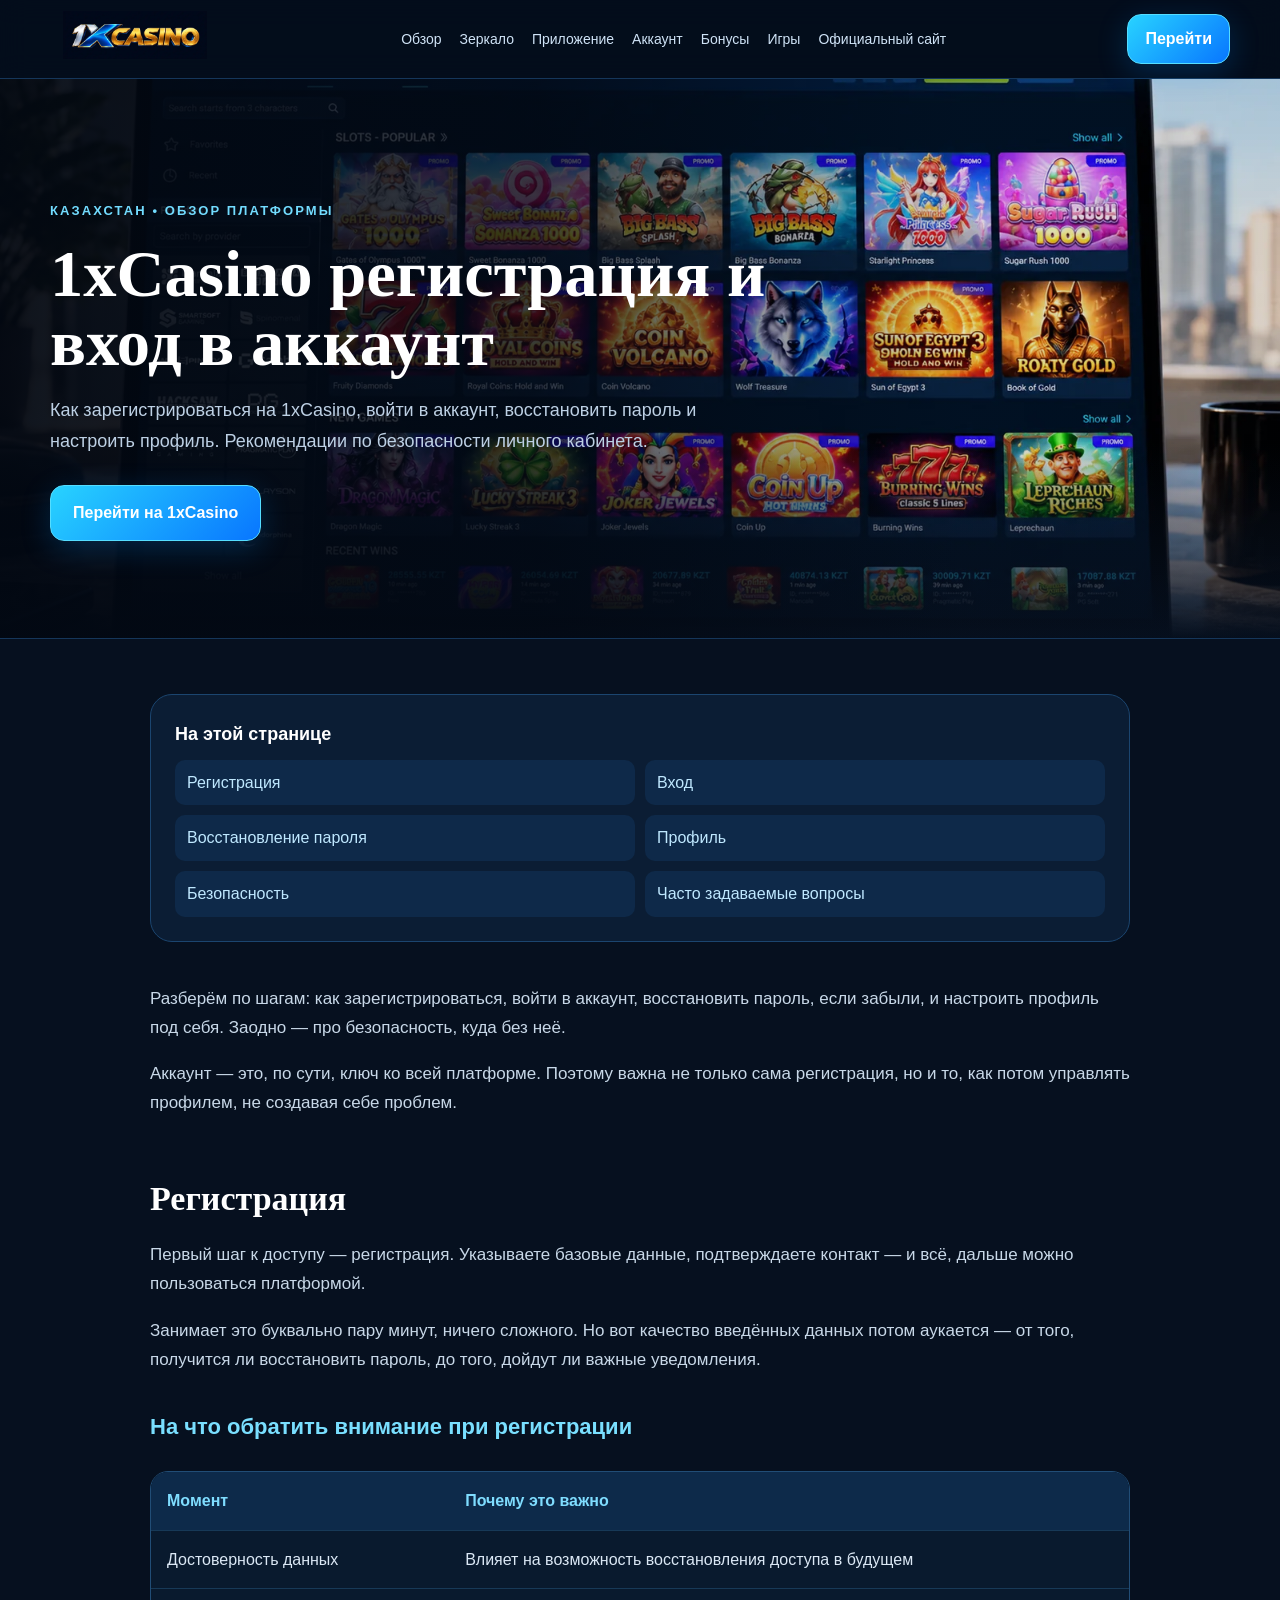
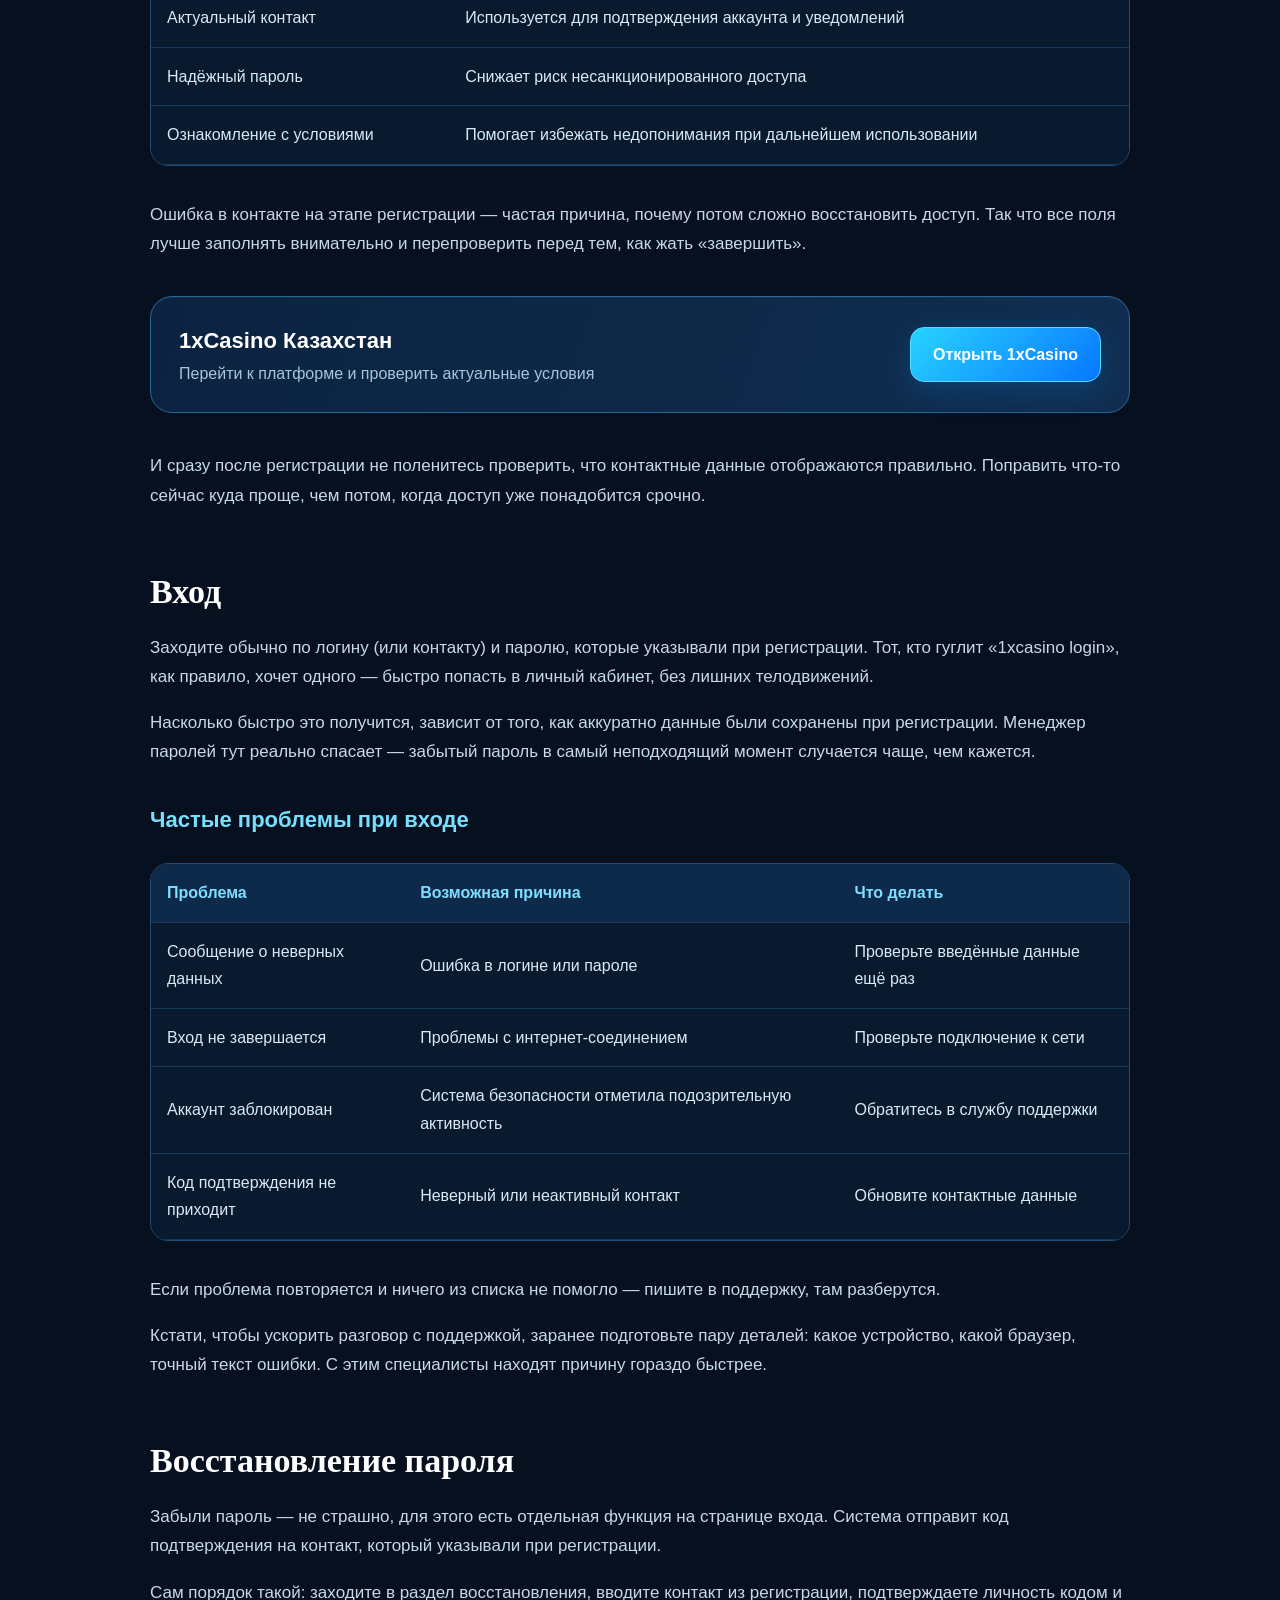
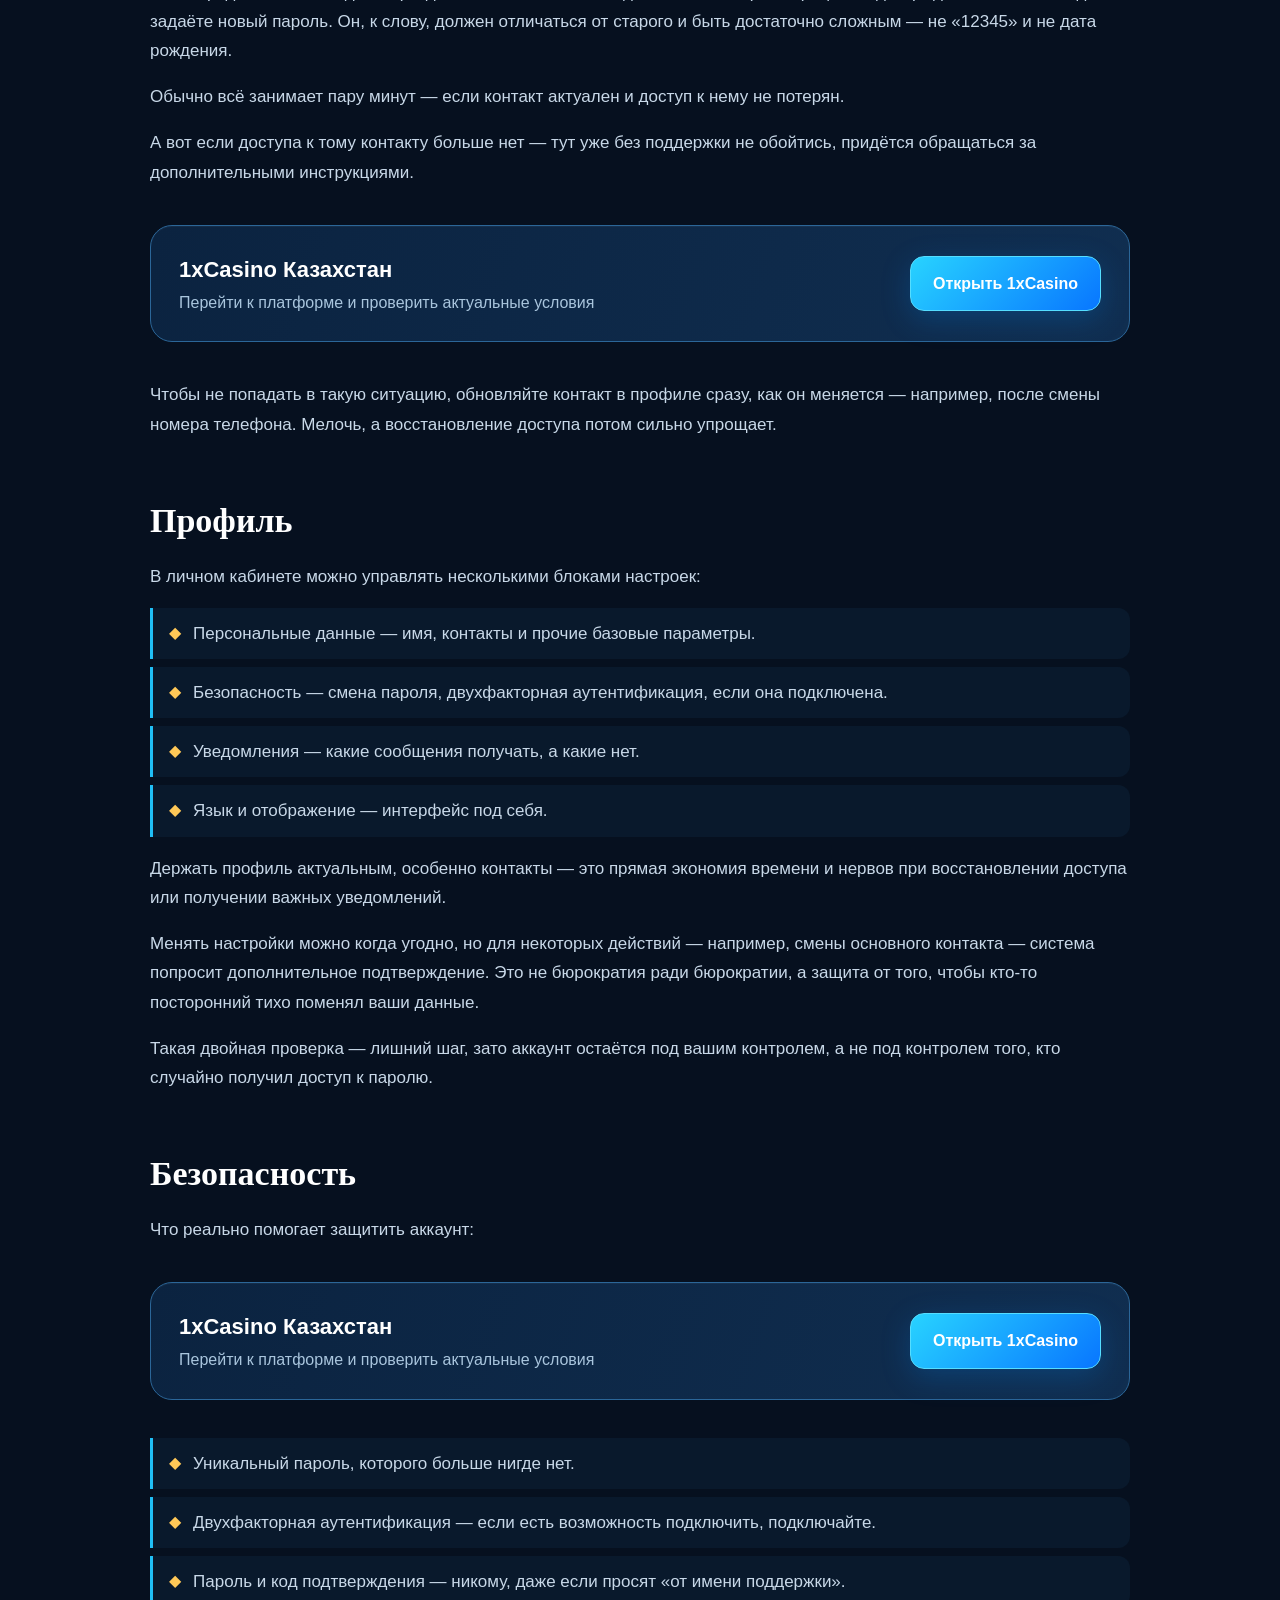
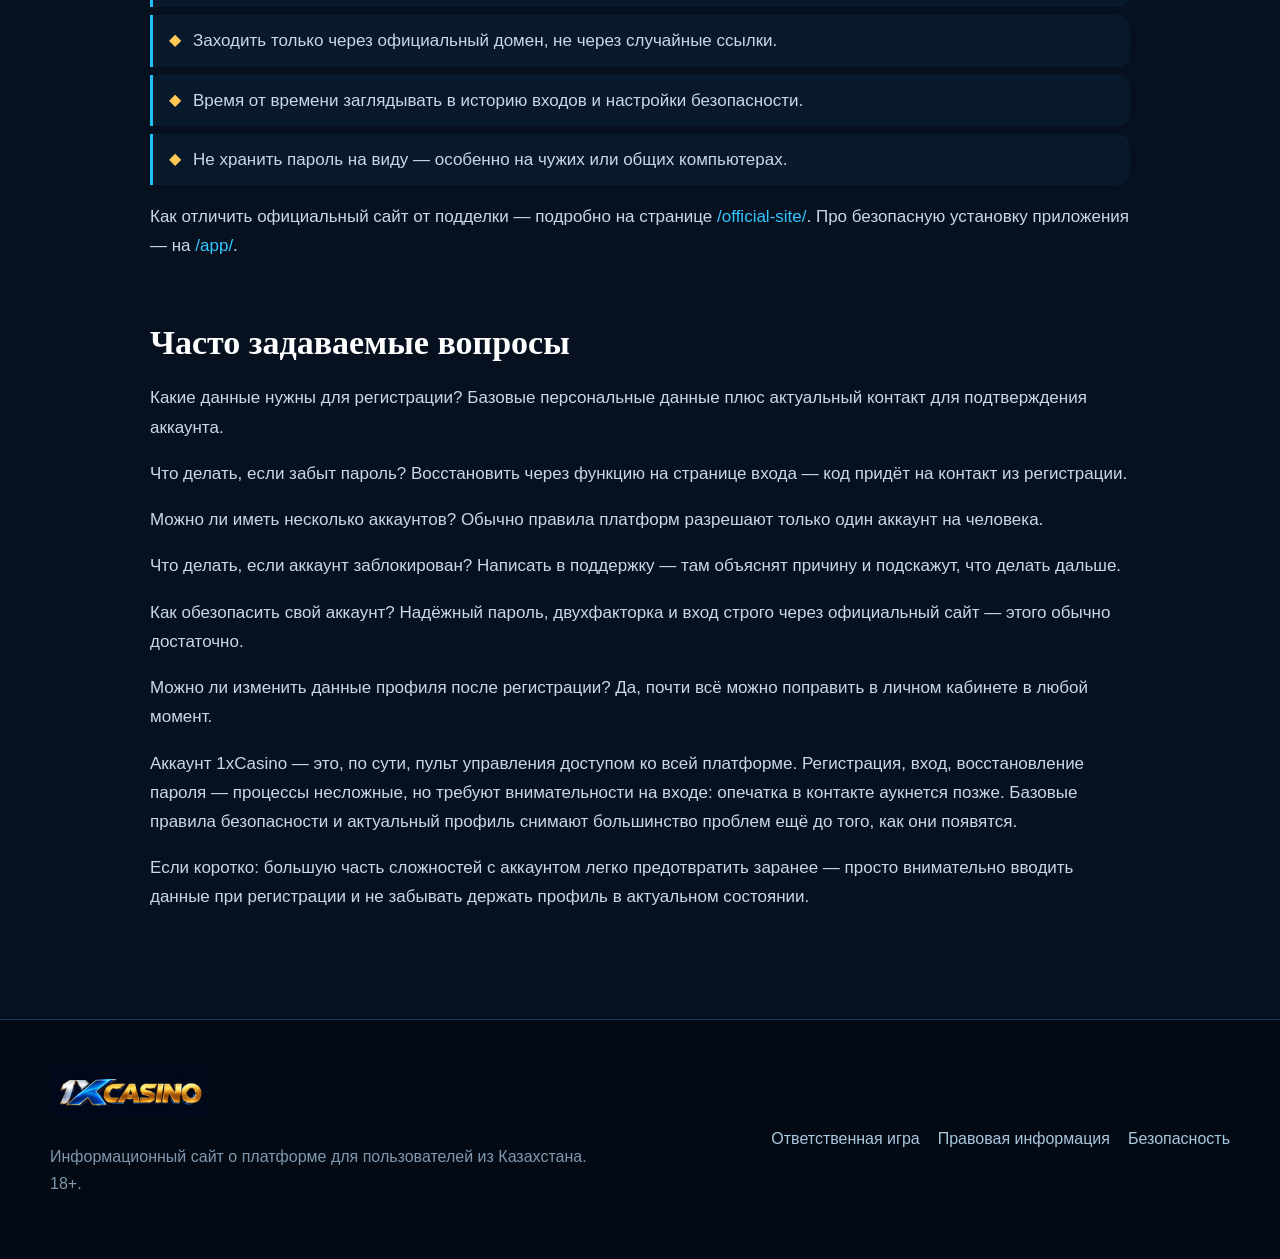
==== account/index.html @ 2075f262 "first commit" ====
<!doctype html><html lang="ru-KZ"><head><meta charset="utf-8"><meta name="viewport" content="width=device-width,initial-scale=1"><meta name="google-site-verification" content="qPjzmNS5wtSIZxsysPpZDetYylLWmhqcypf41-nfnxM" /><title>1xCasino регистрация и вход — как создать аккаунт и войти</title><meta name="description" content="Как зарегистрироваться на 1xCasino, войти в аккаунт, восстановить пароль и настроить профиль. Рекомендации по безопасности личного кабинета."><link rel="canonical" href="https://temirtau.org/account/"><meta name="robots" content="index,follow"><meta property="og:title" content="1xCasino регистрация и вход — как создать аккаунт и войти"><meta property="og:description" content="Как зарегистрироваться на 1xCasino, войти в аккаунт, восстановить пароль и настроить профиль. Рекомендации по безопасности личного кабинета."><meta property="og:url" content="https://temirtau.org/account/"><meta property="og:type" content="website"><meta property="og:image" content="https://temirtau.org/assets/img/lobby.webp"><meta name="twitter:card" content="summary_large_image"><link rel="icon" href="/favicon.png"><link rel="stylesheet" href="/assets/css/site.css"></head><body>
<header><div class="shell head"><a class="logo" href="/"><img src="/assets/img/logo.webp" alt="1xCasino Казахстан"></a><nav class="desktop"><a href="/">Обзор</a><a href="/mirror/">Зеркало</a><a href="/app/">Приложение</a><a href="/account/">Аккаунт</a><a href="/bonuses/">Бонусы</a><a href="/games/">Игры</a><a href="/official-site/">Официальный сайт</a></nav><a class="cta small" href="/go/">Перейти</a><button class="menu" aria-label="Меню" aria-expanded="false">☰</button></div><nav class="mobile-nav"><a href="/">Обзор</a><a href="/mirror/">Зеркало</a><a href="/app/">Приложение</a><a href="/account/">Аккаунт</a><a href="/bonuses/">Бонусы</a><a href="/games/">Игры</a><a href="/official-site/">Официальный сайт</a><a class="cta" href="/go/">Открыть 1xCasino</a></nav></header>
<main><section class="hero"><img src="/assets/img/lobby.webp" alt="1xCasino регистрация и вход в аккаунт"><div class="hero-shade"></div><div class="shell hero-copy"><span class="eyebrow">КАЗАХСТАН • ОБЗОР ПЛАТФОРМЫ</span><h1>1xCasino регистрация и вход в аккаунт</h1><p>Как зарегистрироваться на 1xCasino, войти в аккаунт, восстановить пароль и настроить профиль. Рекомендации по безопасности личного кабинета.</p><a class="cta hero-btn" href="/go/">Перейти на 1xCasino</a></div></section>
<section class="shell article"><nav class="toc"><b>На этой странице</b><a href="#регистрация">Регистрация</a><a href="#вход">Вход</a><a href="#восстановление-пароля">Восстановление пароля</a><a href="#профиль">Профиль</a><a href="#безопасность">Безопасность</a><a href="#часто-задаваемые-вопросы">Часто задаваемые вопросы</a></nav><p>Разберём по шагам: как зарегистрироваться, войти в аккаунт, восстановить пароль, если забыли, и настроить профиль под себя. Заодно — про безопасность, куда без неё.</p><p>Аккаунт — это, по сути, ключ ко всей платформе. Поэтому важна не только сама регистрация, но и то, как потом управлять профилем, не создавая себе проблем.</p><h2 id="регистрация">Регистрация</h2><p>Первый шаг к доступу — регистрация. Указываете базовые данные, подтверждаете контакт — и всё, дальше можно пользоваться платформой.</p><p>Занимает это буквально пару минут, ничего сложного. Но вот качество введённых данных потом аукается — от того, получится ли восстановить пароль, до того, дойдут ли важные уведомления.</p><h3>На что обратить внимание при регистрации</h3><div class="table-wrap"><table><tr><th>Момент</th><th>Почему это важно</th></tr><tr><td>Достоверность данных</td><td>Влияет на возможность восстановления доступа в будущем</td></tr><tr><td>Актуальный контакт</td><td>Используется для подтверждения аккаунта и уведомлений</td></tr><tr><td>Надёжный пароль</td><td>Снижает риск несанкционированного доступа</td></tr><tr><td>Ознакомление с условиями</td><td>Помогает избежать недопонимания при дальнейшем использовании</td></tr></table></div><p>Ошибка в контакте на этапе регистрации — частая причина, почему потом сложно восстановить доступ. Так что все поля лучше заполнять внимательно и перепроверить перед тем, как жать «завершить».</p><aside class="promo"><div><strong>1xCasino Казахстан</strong><span>Перейти к платформе и проверить актуальные условия</span></div><a class="cta" href="/go/">Открыть 1xCasino</a></aside><p>И сразу после регистрации не поленитесь проверить, что контактные данные отображаются правильно. Поправить что-то сейчас куда проще, чем потом, когда доступ уже понадобится срочно.</p><h2 id="вход">Вход</h2><p>Заходите обычно по логину (или контакту) и паролю, которые указывали при регистрации. Тот, кто гуглит «1xcasino login», как правило, хочет одного — быстро попасть в личный кабинет, без лишних телодвижений.</p><p>Насколько быстро это получится, зависит от того, как аккуратно данные были сохранены при регистрации. Менеджер паролей тут реально спасает — забытый пароль в самый неподходящий момент случается чаще, чем кажется.</p><h3>Частые проблемы при входе</h3><div class="table-wrap"><table><tr><th>Проблема</th><th>Возможная причина</th><th>Что делать</th></tr><tr><td>Сообщение о неверных данных</td><td>Ошибка в логине или пароле</td><td>Проверьте введённые данные ещё раз</td></tr><tr><td>Вход не завершается</td><td>Проблемы с интернет-соединением</td><td>Проверьте подключение к сети</td></tr><tr><td>Аккаунт заблокирован</td><td>Система безопасности отметила подозрительную активность</td><td>Обратитесь в службу поддержки</td></tr><tr><td>Код подтверждения не приходит</td><td>Неверный или неактивный контакт</td><td>Обновите контактные данные</td></tr></table></div><p>Если проблема повторяется и ничего из списка не помогло — пишите в поддержку, там разберутся.</p><p>Кстати, чтобы ускорить разговор с поддержкой, заранее подготовьте пару деталей: какое устройство, какой браузер, точный текст ошибки. С этим специалисты находят причину гораздо быстрее.</p><h2 id="восстановление-пароля">Восстановление пароля</h2><p>Забыли пароль — не страшно, для этого есть отдельная функция на странице входа. Система отправит код подтверждения на контакт, который указывали при регистрации.</p><p>Сам порядок такой: заходите в раздел восстановления, вводите контакт из регистрации, подтверждаете личность кодом и задаёте новый пароль. Он, к слову, должен отличаться от старого и быть достаточно сложным — не «12345» и не дата рождения.</p><p>Обычно всё занимает пару минут — если контакт актуален и доступ к нему не потерян.</p><p>А вот если доступа к тому контакту больше нет — тут уже без поддержки не обойтись, придётся обращаться за дополнительными инструкциями.</p><aside class="promo"><div><strong>1xCasino Казахстан</strong><span>Перейти к платформе и проверить актуальные условия</span></div><a class="cta" href="/go/">Открыть 1xCasino</a></aside><p>Чтобы не попадать в такую ситуацию, обновляйте контакт в профиле сразу, как он меняется — например, после смены номера телефона. Мелочь, а восстановление доступа потом сильно упрощает.</p><h2 id="профиль">Профиль</h2><p>В личном кабинете можно управлять несколькими блоками настроек:</p><div class="list-row"><span>◆</span><p>Персональные данные — имя, контакты и прочие базовые параметры.</p></div><div class="list-row"><span>◆</span><p>Безопасность — смена пароля, двухфакторная аутентификация, если она подключена.</p></div><div class="list-row"><span>◆</span><p>Уведомления — какие сообщения получать, а какие нет.</p></div><div class="list-row"><span>◆</span><p>Язык и отображение — интерфейс под себя.</p></div><p>Держать профиль актуальным, особенно контакты — это прямая экономия времени и нервов при восстановлении доступа или получении важных уведомлений.</p><p>Менять настройки можно когда угодно, но для некоторых действий — например, смены основного контакта — система попросит дополнительное подтверждение. Это не бюрократия ради бюрократии, а защита от того, чтобы кто-то посторонний тихо поменял ваши данные.</p><p>Такая двойная проверка — лишний шаг, зато аккаунт остаётся под вашим контролем, а не под контролем того, кто случайно получил доступ к паролю.</p><h2 id="безопасность">Безопасность</h2><p>Что реально помогает защитить аккаунт:</p><aside class="promo"><div><strong>1xCasino Казахстан</strong><span>Перейти к платформе и проверить актуальные условия</span></div><a class="cta" href="/go/">Открыть 1xCasino</a></aside><div class="list-row"><span>◆</span><p>Уникальный пароль, которого больше нигде нет.</p></div><div class="list-row"><span>◆</span><p>Двухфакторная аутентификация — если есть возможность подключить, подключайте.</p></div><div class="list-row"><span>◆</span><p>Пароль и код подтверждения — никому, даже если просят «от имени поддержки».</p></div><div class="list-row"><span>◆</span><p>Заходить только через официальный домен, не через случайные ссылки.</p></div><div class="list-row"><span>◆</span><p>Время от времени заглядывать в историю входов и настройки безопасности.</p></div><div class="list-row"><span>◆</span><p>Не хранить пароль на виду — особенно на чужих или общих компьютерах.</p></div><p>Как отличить официальный сайт от подделки — подробно на странице <a href="/official-site/">/official-site/</a>. Про безопасную установку приложения — на <a href="/app/">/app/</a>.</p><h2 id="часто-задаваемые-вопросы">Часто задаваемые вопросы</h2><p>Какие данные нужны для регистрации? Базовые персональные данные плюс актуальный контакт для подтверждения аккаунта.</p><p>Что делать, если забыт пароль? Восстановить через функцию на странице входа — код придёт на контакт из регистрации.</p><p>Можно ли иметь несколько аккаунтов? Обычно правила платформ разрешают только один аккаунт на человека.</p><p>Что делать, если аккаунт заблокирован? Написать в поддержку — там объяснят причину и подскажут, что делать дальше.</p><p>Как обезопасить свой аккаунт? Надёжный пароль, двухфакторка и вход строго через официальный сайт — этого обычно достаточно.</p><p>Можно ли изменить данные профиля после регистрации? Да, почти всё можно поправить в личном кабинете в любой момент.</p><p>Аккаунт 1xCasino — это, по сути, пульт управления доступом ко всей платформе. Регистрация, вход, восстановление пароля — процессы несложные, но требуют внимательности на входе: опечатка в контакте аукнется позже. Базовые правила безопасности и актуальный профиль снимают большинство проблем ещё до того, как они появятся.</p><p>Если коротко: большую часть сложностей с аккаунтом легко предотвратить заранее — просто внимательно вводить данные при регистрации и не забывать держать профиль в актуальном состоянии.</p></section></main>
<footer><div class="shell foot"><div><img src="/assets/img/logo.webp" alt="1xCasino" class="foot-logo"><p>Информационный сайт о платформе для пользователей из Казахстана. 18+.</p></div><div class="foot-links"><a href="/responsible-gaming/">Ответственная игра</a><a href="/legal/">Правовая информация</a><a href="/official-site/">Безопасность</a></div></div></footer><script src="/assets/js/site.js"></script></body></html>
---- assets/css/site.css ----
*{box-sizing:border-box}html{scroll-behavior:smooth}body{margin:0;background:#06101f;color:#dbe8f5;font-family:"Trebuchet MS",Arial,sans-serif;line-height:1.72}.shell{width:min(1180px,calc(100% - 40px));margin:auto}a{color:#33c7ff;text-decoration:none}header{position:sticky;top:0;z-index:30;background:rgba(4,13,28,.94);backdrop-filter:blur(14px);border-bottom:1px solid #15365a}.head{height:78px;display:flex;align-items:center;gap:24px}.logo img{width:170px;max-height:48px;object-fit:contain}.desktop{display:flex;gap:18px;align-items:center;flex:1;justify-content:center}.desktop a{color:#cfe3f6;font-size:14px}.cta{display:inline-flex;align-items:center;justify-content:center;background:linear-gradient(135deg,#28d3ff,#0876ff);color:white!important;border:1px solid #55ddff;border-radius:14px;padding:13px 22px;font-weight:800;box-shadow:0 8px 30px rgba(0,143,255,.22);transition:.2s}.cta:hover{transform:translateY(-2px);filter:brightness(1.08)}.cta.small{padding:10px 17px}.menu{display:none;background:#0d2542;color:white;border:1px solid #24507d;border-radius:12px;padding:9px 12px;font-size:22px}.mobile-nav{display:none}.hero{position:relative;min-height:560px;display:flex;align-items:end;overflow:hidden;border-bottom:1px solid #15365a}.hero>img{position:absolute;inset:0;width:100%;height:100%;object-fit:cover}.hero-shade{position:absolute;inset:0;background:linear-gradient(90deg,rgba(2,8,18,.95) 0%,rgba(2,8,18,.78) 42%,rgba(2,8,18,.12) 75%),linear-gradient(0deg,#06101f 0%,transparent 35%)}.hero-copy{position:relative;padding:90px 0 70px}.eyebrow{display:inline-block;color:#72dcff;font-size:13px;letter-spacing:.16em;font-weight:800}.hero h1{max-width:760px;font-family:Georgia,serif;font-size:clamp(38px,5.2vw,72px);line-height:1.03;margin:16px 0;color:white}.hero p{max-width:650px;font-size:18px;color:#bdd0e4}.hero-btn{margin-top:10px}.article{padding:55px 0 90px;max-width:980px}.toc{display:grid;grid-template-columns:repeat(2,minmax(0,1fr));gap:10px;background:#0b1d34;border:1px solid #1b456f;border-radius:22px;padding:24px;margin-bottom:42px}.toc b{grid-column:1/-1;color:white;font-size:18px}.toc a{background:#0e2949;border-radius:10px;padding:9px 12px;color:#bfe8ff}.article h2{font-family:Georgia,serif;color:white;font-size:34px;line-height:1.2;margin:62px 0 20px}.article h3{color:#79dfff;font-size:22px;margin:34px 0 14px}.article p{font-size:17px;color:#c8d8e8}.content-visual{margin:24px 0 32px}.content-visual img{width:100%;max-height:520px;object-fit:cover;border-radius:24px;border:1px solid #1c4f7c;box-shadow:0 20px 60px rgba(0,0,0,.25)}.table-wrap{overflow:auto;margin:25px 0 34px;border-radius:18px;border:1px solid #214d76}table{width:100%;border-collapse:collapse;min-width:650px;background:#091a2e}th,td{padding:15px 16px;text-align:left;border-bottom:1px solid #173957}th{background:#0d2a4a;color:#7fddff}.list-row{display:flex;gap:12px;align-items:flex-start;background:#09192c;border-left:3px solid #20bff6;padding:11px 16px;margin:8px 0;border-radius:0 12px 12px 0}.list-row span{color:#ffc857}.list-row p{margin:0}.promo{margin:38px 0;display:flex;gap:20px;align-items:center;justify-content:space-between;padding:25px 28px;background:linear-gradient(110deg,#0b2340,#102e50);border:1px solid #2b6698;border-radius:22px;box-shadow:inset 0 1px rgba(255,255,255,.04)}.promo div{display:flex;flex-direction:column}.promo strong{font-size:22px;color:white}.promo span{color:#a9c5dd}footer{border-top:1px solid #173958;background:#030a13;padding:45px 0}.foot{display:flex;justify-content:space-between;gap:40px}.foot-logo{width:160px}.foot p{max-width:560px;color:#7f98af}.foot-links{display:flex;gap:18px;flex-wrap:wrap;align-items:center}.foot-links a{color:#a9c7df}@media(max-width:900px){.desktop{display:none}.menu{display:block;margin-left:auto}.head>.cta.small{display:none}.mobile-nav.open{display:flex;flex-wrap:wrap;gap:12px;padding:15px 20px 22px;background:#071426;border-top:1px solid #163a5f}.mobile-nav a:not(.cta){color:#d8e9f8;padding:8px 4px}.hero{min-height:500px}.hero-shade{background:linear-gradient(0deg,rgba(2,8,18,.96) 0%,rgba(2,8,18,.55) 70%,rgba(2,8,18,.2))}.hero-copy{padding:180px 0 45px}.toc{grid-template-columns:1fr}.promo{align-items:flex-start;flex-direction:column}.foot{flex-direction:column}}@media(max-width:560px){.shell{width:min(100% - 28px,1180px)}.head{height:68px}.logo img{width:145px}.hero{min-height:560px}.hero h1{font-size:40px}.hero p{font-size:16px}.article{padding-top:35px}.article h2{font-size:29px;margin-top:50px}.article p{font-size:16px}.promo{padding:21px}.cta{width:100%}.content-visual img{border-radius:16px}.foot-links{flex-direction:column;align-items:flex-start}}
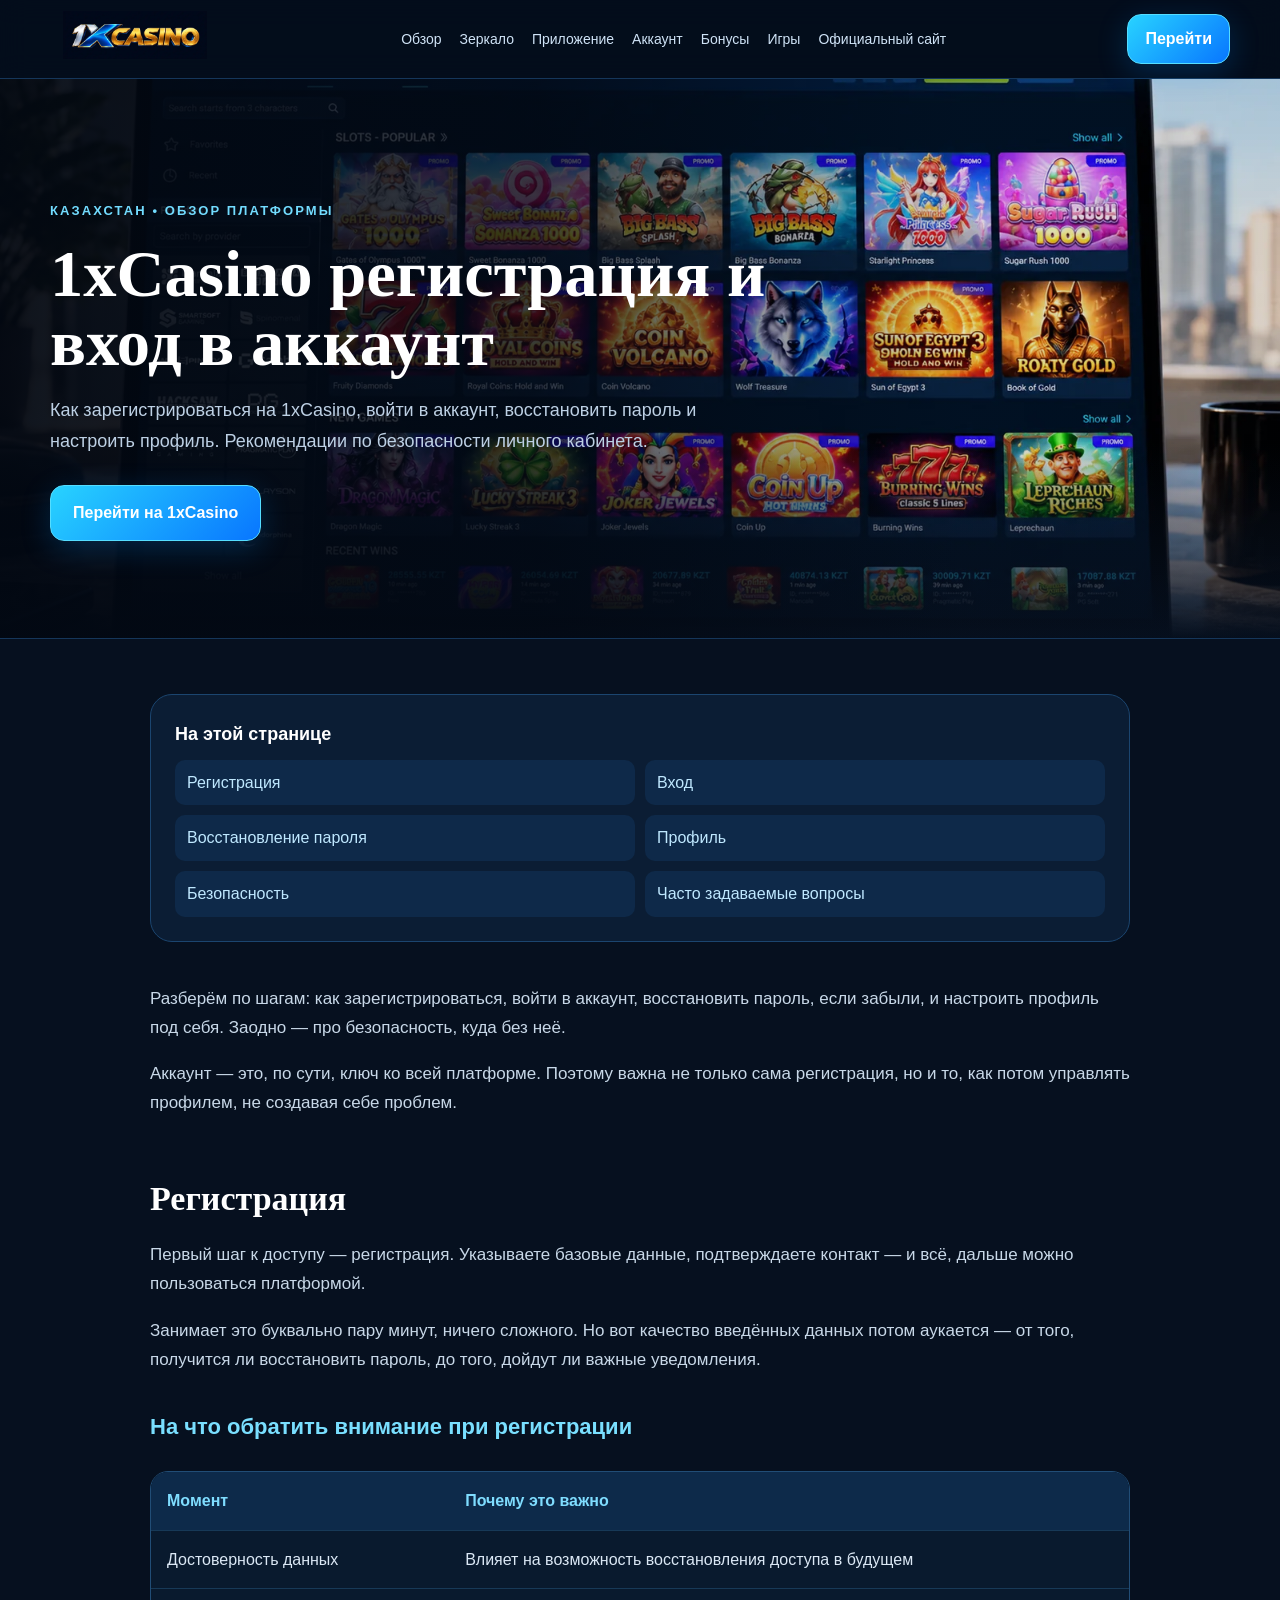
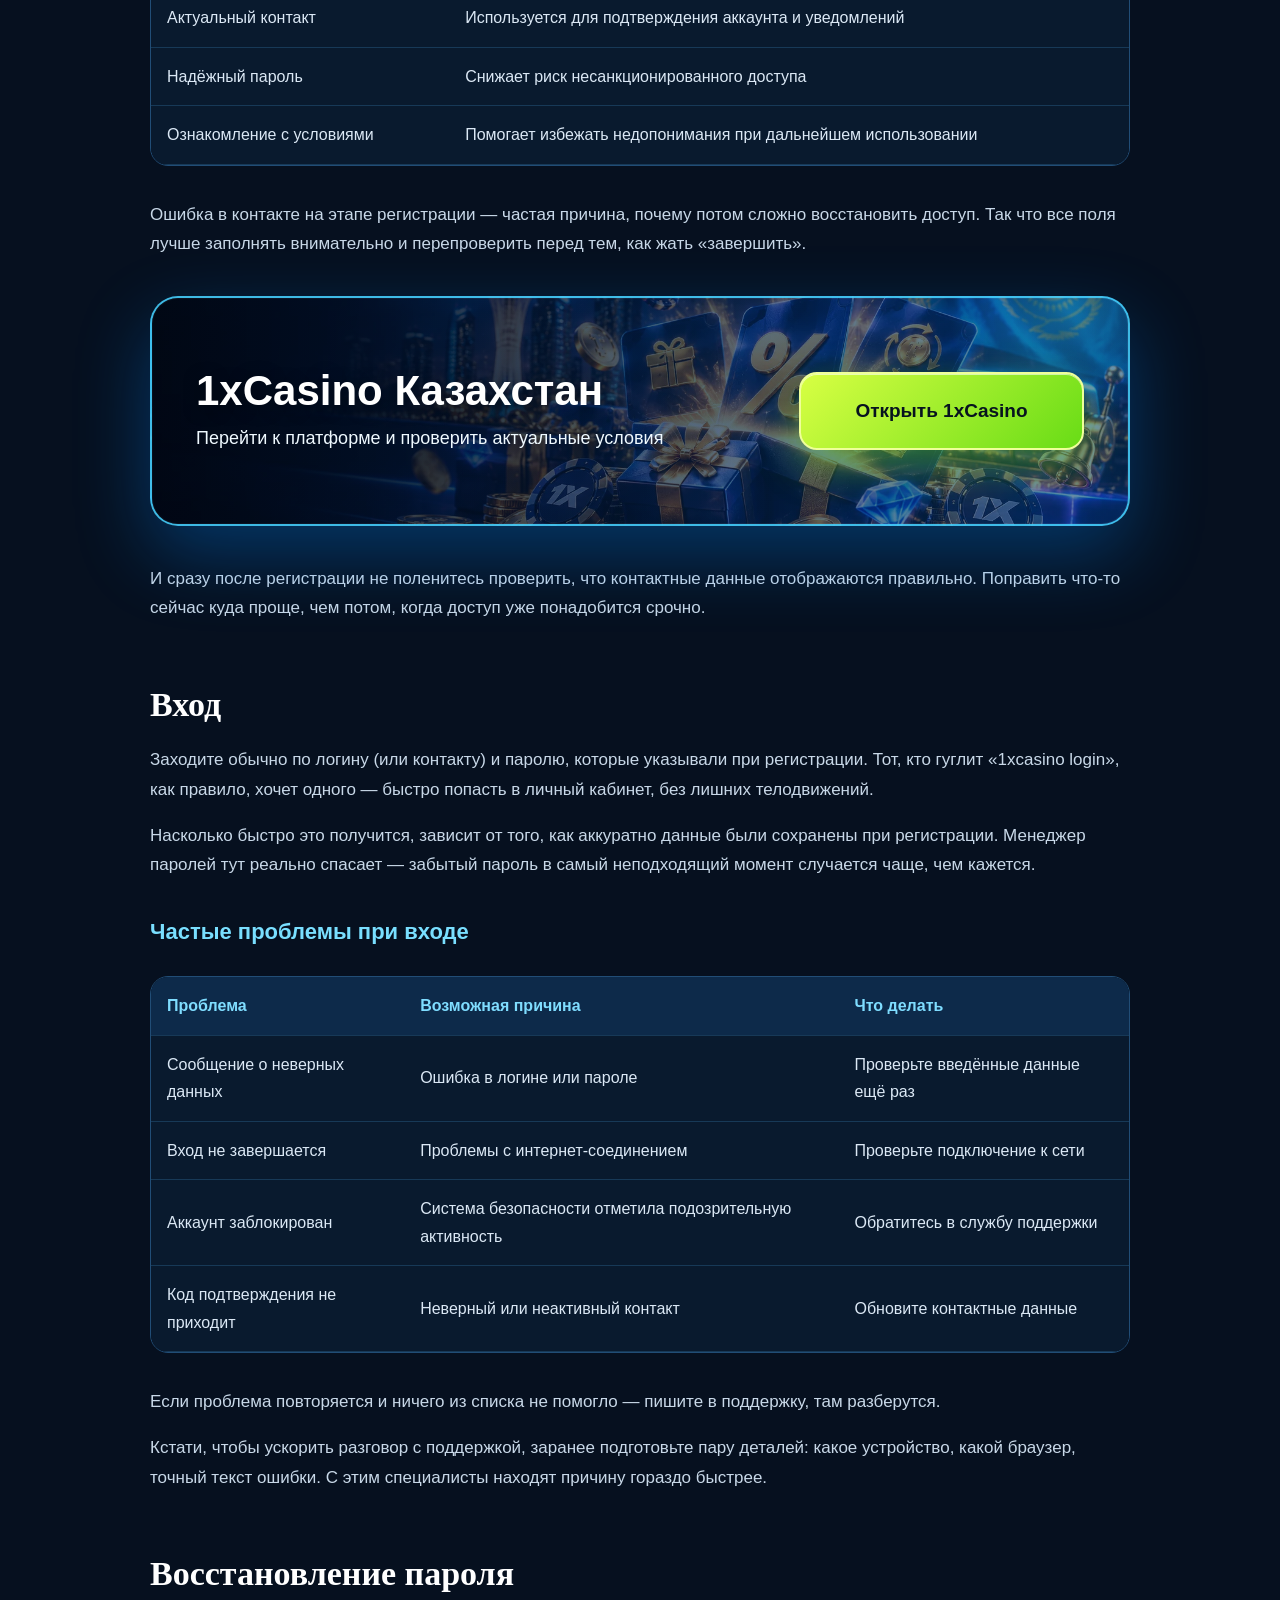
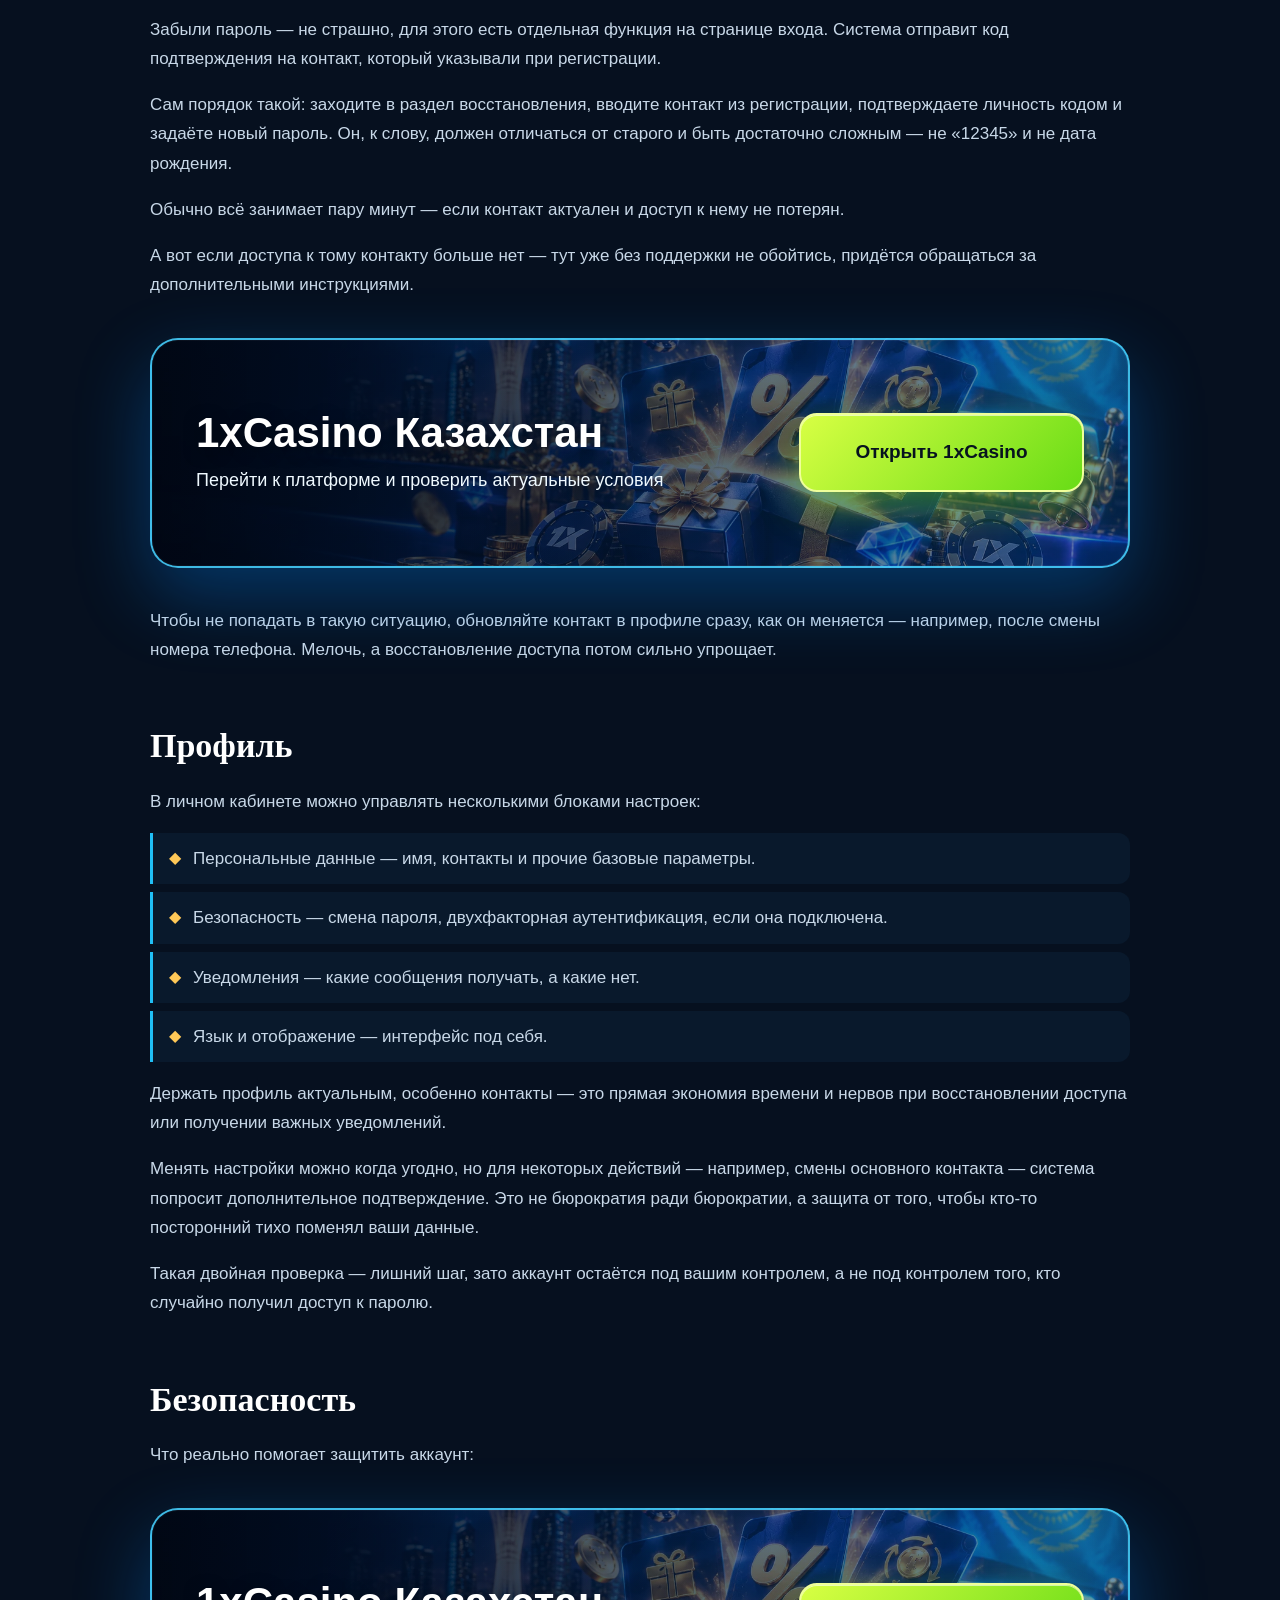
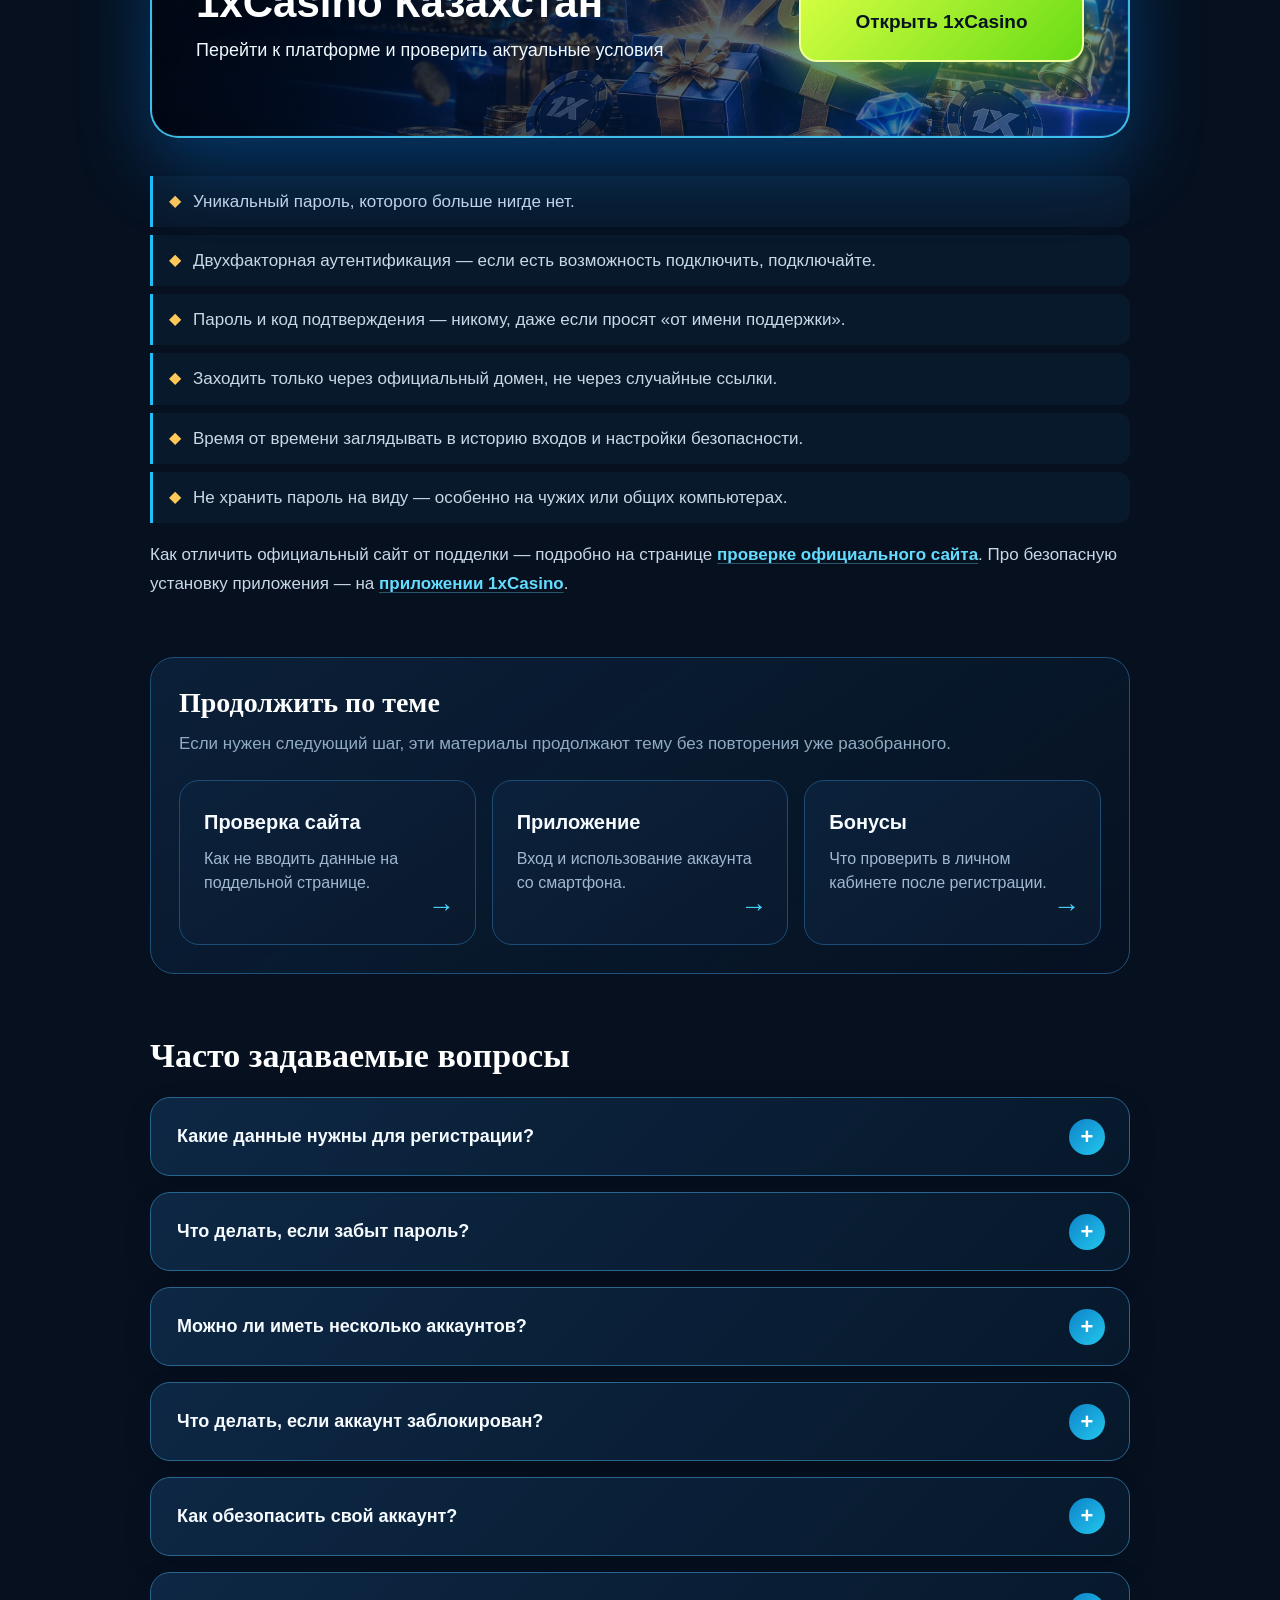
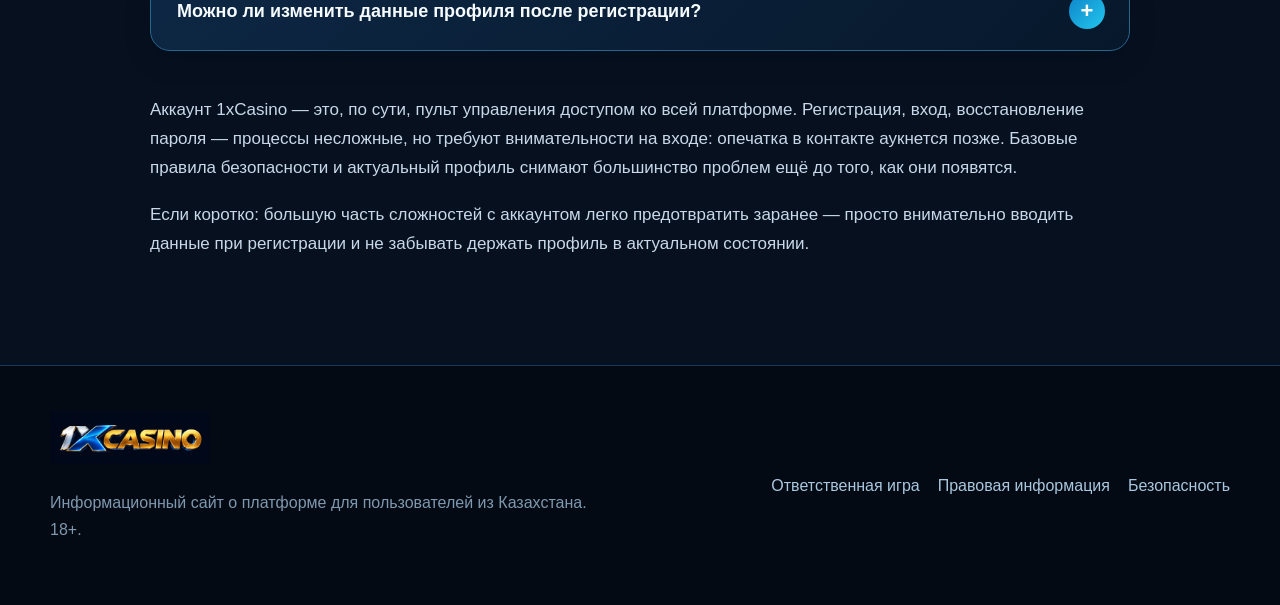
==== commit 6ef29b05: "Update" ====
--- a/account/index.html
+++ b/account/index.html
@@ -1,5 +1,6 @@
-<!doctype html><html lang="ru-KZ"><head><meta charset="utf-8"><meta name="viewport" content="width=device-width,initial-scale=1"><meta name="google-site-verification" content="qPjzmNS5wtSIZxsysPpZDetYylLWmhqcypf41-nfnxM" /><title>1xCasino регистрация и вход — как создать аккаунт и войти</title><meta name="description" content="Как зарегистрироваться на 1xCasino, войти в аккаунт, восстановить пароль и настроить профиль. Рекомендации по безопасности личного кабинета."><link rel="canonical" href="https://temirtau.org/account/"><meta name="robots" content="index,follow"><meta property="og:title" content="1xCasino регистрация и вход — как создать аккаунт и войти"><meta property="og:description" content="Как зарегистрироваться на 1xCasino, войти в аккаунт, восстановить пароль и настроить профиль. Рекомендации по безопасности личного кабинета."><meta property="og:url" content="https://temirtau.org/account/"><meta property="og:type" content="website"><meta property="og:image" content="https://temirtau.org/assets/img/lobby.webp"><meta name="twitter:card" content="summary_large_image"><link rel="icon" href="/favicon.png"><link rel="stylesheet" href="/assets/css/site.css"></head><body>
-<header><div class="shell head"><a class="logo" href="/"><img src="/assets/img/logo.webp" alt="1xCasino Казахстан"></a><nav class="desktop"><a href="/">Обзор</a><a href="/mirror/">Зеркало</a><a href="/app/">Приложение</a><a href="/account/">Аккаунт</a><a href="/bonuses/">Бонусы</a><a href="/games/">Игры</a><a href="/official-site/">Официальный сайт</a></nav><a class="cta small" href="/go/">Перейти</a><button class="menu" aria-label="Меню" aria-expanded="false">☰</button></div><nav class="mobile-nav"><a href="/">Обзор</a><a href="/mirror/">Зеркало</a><a href="/app/">Приложение</a><a href="/account/">Аккаунт</a><a href="/bonuses/">Бонусы</a><a href="/games/">Игры</a><a href="/official-site/">Официальный сайт</a><a class="cta" href="/go/">Открыть 1xCasino</a></nav></header>
-<main><section class="hero"><img src="/assets/img/lobby.webp" alt="1xCasino регистрация и вход в аккаунт"><div class="hero-shade"></div><div class="shell hero-copy"><span class="eyebrow">КАЗАХСТАН • ОБЗОР ПЛАТФОРМЫ</span><h1>1xCasino регистрация и вход в аккаунт</h1><p>Как зарегистрироваться на 1xCasino, войти в аккаунт, восстановить пароль и настроить профиль. Рекомендации по безопасности личного кабинета.</p><a class="cta hero-btn" href="/go/">Перейти на 1xCasino</a></div></section>
-<section class="shell article"><nav class="toc"><b>На этой странице</b><a href="#регистрация">Регистрация</a><a href="#вход">Вход</a><a href="#восстановление-пароля">Восстановление пароля</a><a href="#профиль">Профиль</a><a href="#безопасность">Безопасность</a><a href="#часто-задаваемые-вопросы">Часто задаваемые вопросы</a></nav><p>Разберём по шагам: как зарегистрироваться, войти в аккаунт, восстановить пароль, если забыли, и настроить профиль под себя. Заодно — про безопасность, куда без неё.</p><p>Аккаунт — это, по сути, ключ ко всей платформе. Поэтому важна не только сама регистрация, но и то, как потом управлять профилем, не создавая себе проблем.</p><h2 id="регистрация">Регистрация</h2><p>Первый шаг к доступу — регистрация. Указываете базовые данные, подтверждаете контакт — и всё, дальше можно пользоваться платформой.</p><p>Занимает это буквально пару минут, ничего сложного. Но вот качество введённых данных потом аукается — от того, получится ли восстановить пароль, до того, дойдут ли важные уведомления.</p><h3>На что обратить внимание при регистрации</h3><div class="table-wrap"><table><tr><th>Момент</th><th>Почему это важно</th></tr><tr><td>Достоверность данных</td><td>Влияет на возможность восстановления доступа в будущем</td></tr><tr><td>Актуальный контакт</td><td>Используется для подтверждения аккаунта и уведомлений</td></tr><tr><td>Надёжный пароль</td><td>Снижает риск несанкционированного доступа</td></tr><tr><td>Ознакомление с условиями</td><td>Помогает избежать недопонимания при дальнейшем использовании</td></tr></table></div><p>Ошибка в контакте на этапе регистрации — частая причина, почему потом сложно восстановить доступ. Так что все поля лучше заполнять внимательно и перепроверить перед тем, как жать «завершить».</p><aside class="promo"><div><strong>1xCasino Казахстан</strong><span>Перейти к платформе и проверить актуальные условия</span></div><a class="cta" href="/go/">Открыть 1xCasino</a></aside><p>И сразу после регистрации не поленитесь проверить, что контактные данные отображаются правильно. Поправить что-то сейчас куда проще, чем потом, когда доступ уже понадобится срочно.</p><h2 id="вход">Вход</h2><p>Заходите обычно по логину (или контакту) и паролю, которые указывали при регистрации. Тот, кто гуглит «1xcasino login», как правило, хочет одного — быстро попасть в личный кабинет, без лишних телодвижений.</p><p>Насколько быстро это получится, зависит от того, как аккуратно данные были сохранены при регистрации. Менеджер паролей тут реально спасает — забытый пароль в самый неподходящий момент случается чаще, чем кажется.</p><h3>Частые проблемы при входе</h3><div class="table-wrap"><table><tr><th>Проблема</th><th>Возможная причина</th><th>Что делать</th></tr><tr><td>Сообщение о неверных данных</td><td>Ошибка в логине или пароле</td><td>Проверьте введённые данные ещё раз</td></tr><tr><td>Вход не завершается</td><td>Проблемы с интернет-соединением</td><td>Проверьте подключение к сети</td></tr><tr><td>Аккаунт заблокирован</td><td>Система безопасности отметила подозрительную активность</td><td>Обратитесь в службу поддержки</td></tr><tr><td>Код подтверждения не приходит</td><td>Неверный или неактивный контакт</td><td>Обновите контактные данные</td></tr></table></div><p>Если проблема повторяется и ничего из списка не помогло — пишите в поддержку, там разберутся.</p><p>Кстати, чтобы ускорить разговор с поддержкой, заранее подготовьте пару деталей: какое устройство, какой браузер, точный текст ошибки. С этим специалисты находят причину гораздо быстрее.</p><h2 id="восстановление-пароля">Восстановление пароля</h2><p>Забыли пароль — не страшно, для этого есть отдельная функция на странице входа. Система отправит код подтверждения на контакт, который указывали при регистрации.</p><p>Сам порядок такой: заходите в раздел восстановления, вводите контакт из регистрации, подтверждаете личность кодом и задаёте новый пароль. Он, к слову, должен отличаться от старого и быть достаточно сложным — не «12345» и не дата рождения.</p><p>Обычно всё занимает пару минут — если контакт актуален и доступ к нему не потерян.</p><p>А вот если доступа к тому контакту больше нет — тут уже без поддержки не обойтись, придётся обращаться за дополнительными инструкциями.</p><aside class="promo"><div><strong>1xCasino Казахстан</strong><span>Перейти к платформе и проверить актуальные условия</span></div><a class="cta" href="/go/">Открыть 1xCasino</a></aside><p>Чтобы не попадать в такую ситуацию, обновляйте контакт в профиле сразу, как он меняется — например, после смены номера телефона. Мелочь, а восстановление доступа потом сильно упрощает.</p><h2 id="профиль">Профиль</h2><p>В личном кабинете можно управлять несколькими блоками настроек:</p><div class="list-row"><span>◆</span><p>Персональные данные — имя, контакты и прочие базовые параметры.</p></div><div class="list-row"><span>◆</span><p>Безопасность — смена пароля, двухфакторная аутентификация, если она подключена.</p></div><div class="list-row"><span>◆</span><p>Уведомления — какие сообщения получать, а какие нет.</p></div><div class="list-row"><span>◆</span><p>Язык и отображение — интерфейс под себя.</p></div><p>Держать профиль актуальным, особенно контакты — это прямая экономия времени и нервов при восстановлении доступа или получении важных уведомлений.</p><p>Менять настройки можно когда угодно, но для некоторых действий — например, смены основного контакта — система попросит дополнительное подтверждение. Это не бюрократия ради бюрократии, а защита от того, чтобы кто-то посторонний тихо поменял ваши данные.</p><p>Такая двойная проверка — лишний шаг, зато аккаунт остаётся под вашим контролем, а не под контролем того, кто случайно получил доступ к паролю.</p><h2 id="безопасность">Безопасность</h2><p>Что реально помогает защитить аккаунт:</p><aside class="promo"><div><strong>1xCasino Казахстан</strong><span>Перейти к платформе и проверить актуальные условия</span></div><a class="cta" href="/go/">Открыть 1xCasino</a></aside><div class="list-row"><span>◆</span><p>Уникальный пароль, которого больше нигде нет.</p></div><div class="list-row"><span>◆</span><p>Двухфакторная аутентификация — если есть возможность подключить, подключайте.</p></div><div class="list-row"><span>◆</span><p>Пароль и код подтверждения — никому, даже если просят «от имени поддержки».</p></div><div class="list-row"><span>◆</span><p>Заходить только через официальный домен, не через случайные ссылки.</p></div><div class="list-row"><span>◆</span><p>Время от времени заглядывать в историю входов и настройки безопасности.</p></div><div class="list-row"><span>◆</span><p>Не хранить пароль на виду — особенно на чужих или общих компьютерах.</p></div><p>Как отличить официальный сайт от подделки — подробно на странице <a href="/official-site/">/official-site/</a>. Про безопасную установку приложения — на <a href="/app/">/app/</a>.</p><h2 id="часто-задаваемые-вопросы">Часто задаваемые вопросы</h2><p>Какие данные нужны для регистрации? Базовые персональные данные плюс актуальный контакт для подтверждения аккаунта.</p><p>Что делать, если забыт пароль? Восстановить через функцию на странице входа — код придёт на контакт из регистрации.</p><p>Можно ли иметь несколько аккаунтов? Обычно правила платформ разрешают только один аккаунт на человека.</p><p>Что делать, если аккаунт заблокирован? Написать в поддержку — там объяснят причину и подскажут, что делать дальше.</p><p>Как обезопасить свой аккаунт? Надёжный пароль, двухфакторка и вход строго через официальный сайт — этого обычно достаточно.</p><p>Можно ли изменить данные профиля после регистрации? Да, почти всё можно поправить в личном кабинете в любой момент.</p><p>Аккаунт 1xCasino — это, по сути, пульт управления доступом ко всей платформе. Регистрация, вход, восстановление пароля — процессы несложные, но требуют внимательности на входе: опечатка в контакте аукнется позже. Базовые правила безопасности и актуальный профиль снимают большинство проблем ещё до того, как они появятся.</p><p>Если коротко: большую часть сложностей с аккаунтом легко предотвратить заранее — просто внимательно вводить данные при регистрации и не забывать держать профиль в актуальном состоянии.</p></section></main>
-<footer><div class="shell foot"><div><img src="/assets/img/logo.webp" alt="1xCasino" class="foot-logo"><p>Информационный сайт о платформе для пользователей из Казахстана. 18+.</p></div><div class="foot-links"><a href="/responsible-gaming/">Ответственная игра</a><a href="/legal/">Правовая информация</a><a href="/official-site/">Безопасность</a></div></div></footer><script src="/assets/js/site.js"></script></body></html>+<!DOCTYPE html>
+<html lang="ru-KZ"><head><meta charset="utf-8"/><meta content="width=device-width,initial-scale=1" name="viewport"/><meta content="qPjzmNS5wtSIZxsysPpZDetYylLWmhqcypf41-nfnxM" name="google-site-verification"><title>1xCasino регистрация и вход — как создать аккаунт и войти</title><meta content="Как зарегистрироваться на 1xCasino, войти в аккаунт, восстановить пароль и настроить профиль. Рекомендации по безопасности личного кабинета." name="description"/><link href="https://temirtau.org/account/" rel="canonical"/><meta content="index,follow" name="robots"/><meta content="1xCasino регистрация и вход — как создать аккаунт и войти" property="og:title"/><meta content="Как зарегистрироваться на 1xCasino, войти в аккаунт, восстановить пароль и настроить профиль. Рекомендации по безопасности личного кабинета." property="og:description"/><meta content="https://temirtau.org/account/" property="og:url"/><meta content="website" property="og:type"/><meta content="https://temirtau.org/assets/img/lobby.webp" property="og:image"/><meta content="summary_large_image" name="twitter:card"/><link href="/favicon.png" rel="icon"/><link href="/assets/css/site-v3.css" rel="stylesheet"/></meta></head><body>
+<header><div class="shell head"><a class="logo" href="/"><img alt="1xCasino Казахстан" src="/assets/img/logo.webp"/></a><nav class="desktop"><a href="/">Обзор</a><a href="/mirror/">Зеркало</a><a href="/app/">Приложение</a><a href="/account/">Аккаунт</a><a href="/bonuses/">Бонусы</a><a href="/games/">Игры</a><a href="/official-site/">Официальный сайт</a></nav><a class="cta small" href="/go/">Перейти</a><button aria-expanded="false" aria-label="Меню" class="menu">☰</button></div><nav class="mobile-nav"><a href="/">Обзор</a><a href="/mirror/">Зеркало</a><a href="/app/">Приложение</a><a href="/account/">Аккаунт</a><a href="/bonuses/">Бонусы</a><a href="/games/">Игры</a><a href="/official-site/">Официальный сайт</a><a class="cta" href="/go/">Открыть 1xCasino</a></nav></header>
+<main><section class="hero"><img alt="1xCasino регистрация и вход в аккаунт" src="/assets/img/lobby.webp"/><div class="hero-shade"></div><div class="shell hero-copy"><span class="eyebrow">КАЗАХСТАН • ОБЗОР ПЛАТФОРМЫ</span><h1>1xCasino регистрация и вход в аккаунт</h1><p>Как зарегистрироваться на 1xCasino, войти в аккаунт, восстановить пароль и настроить профиль. Рекомендации по безопасности личного кабинета.</p><a class="cta hero-btn" href="/go/">Перейти на 1xCasino</a></div></section>
+<section class="shell article"><nav class="toc"><b>На этой странице</b><a href="#регистрация">Регистрация</a><a href="#вход">Вход</a><a href="#восстановление-пароля">Восстановление пароля</a><a href="#профиль">Профиль</a><a href="#безопасность">Безопасность</a><a href="#часто-задаваемые-вопросы">Часто задаваемые вопросы</a></nav><p>Разберём по шагам: как зарегистрироваться, войти в аккаунт, восстановить пароль, если забыли, и настроить профиль под себя. Заодно — про безопасность, куда без неё.</p><p>Аккаунт — это, по сути, ключ ко всей платформе. Поэтому важна не только сама регистрация, но и то, как потом управлять профилем, не создавая себе проблем.</p><h2 id="регистрация">Регистрация</h2><p>Первый шаг к доступу — регистрация. Указываете базовые данные, подтверждаете контакт — и всё, дальше можно пользоваться платформой.</p><p>Занимает это буквально пару минут, ничего сложного. Но вот качество введённых данных потом аукается — от того, получится ли восстановить пароль, до того, дойдут ли важные уведомления.</p><h3>На что обратить внимание при регистрации</h3><div class="table-wrap"><table><tr><th>Момент</th><th>Почему это важно</th></tr><tr><td>Достоверность данных</td><td>Влияет на возможность восстановления доступа в будущем</td></tr><tr><td>Актуальный контакт</td><td>Используется для подтверждения аккаунта и уведомлений</td></tr><tr><td>Надёжный пароль</td><td>Снижает риск несанкционированного доступа</td></tr><tr><td>Ознакомление с условиями</td><td>Помогает избежать недопонимания при дальнейшем использовании</td></tr></table></div><p>Ошибка в контакте на этапе регистрации — частая причина, почему потом сложно восстановить доступ. Так что все поля лучше заполнять внимательно и перепроверить перед тем, как жать «завершить».</p><aside class="promo"><div><strong>1xCasino Казахстан</strong><span>Перейти к платформе и проверить актуальные условия</span></div><a class="cta" href="/go/">Открыть 1xCasino</a></aside><p>И сразу после регистрации не поленитесь проверить, что контактные данные отображаются правильно. Поправить что-то сейчас куда проще, чем потом, когда доступ уже понадобится срочно.</p><h2 id="вход">Вход</h2><p>Заходите обычно по логину (или контакту) и паролю, которые указывали при регистрации. Тот, кто гуглит «1xcasino login», как правило, хочет одного — быстро попасть в личный кабинет, без лишних телодвижений.</p><p>Насколько быстро это получится, зависит от того, как аккуратно данные были сохранены при регистрации. Менеджер паролей тут реально спасает — забытый пароль в самый неподходящий момент случается чаще, чем кажется.</p><h3>Частые проблемы при входе</h3><div class="table-wrap"><table><tr><th>Проблема</th><th>Возможная причина</th><th>Что делать</th></tr><tr><td>Сообщение о неверных данных</td><td>Ошибка в логине или пароле</td><td>Проверьте введённые данные ещё раз</td></tr><tr><td>Вход не завершается</td><td>Проблемы с интернет-соединением</td><td>Проверьте подключение к сети</td></tr><tr><td>Аккаунт заблокирован</td><td>Система безопасности отметила подозрительную активность</td><td>Обратитесь в службу поддержки</td></tr><tr><td>Код подтверждения не приходит</td><td>Неверный или неактивный контакт</td><td>Обновите контактные данные</td></tr></table></div><p>Если проблема повторяется и ничего из списка не помогло — пишите в поддержку, там разберутся.</p><p>Кстати, чтобы ускорить разговор с поддержкой, заранее подготовьте пару деталей: какое устройство, какой браузер, точный текст ошибки. С этим специалисты находят причину гораздо быстрее.</p><h2 id="восстановление-пароля">Восстановление пароля</h2><p>Забыли пароль — не страшно, для этого есть отдельная функция на странице входа. Система отправит код подтверждения на контакт, который указывали при регистрации.</p><p>Сам порядок такой: заходите в раздел восстановления, вводите контакт из регистрации, подтверждаете личность кодом и задаёте новый пароль. Он, к слову, должен отличаться от старого и быть достаточно сложным — не «12345» и не дата рождения.</p><p>Обычно всё занимает пару минут — если контакт актуален и доступ к нему не потерян.</p><p>А вот если доступа к тому контакту больше нет — тут уже без поддержки не обойтись, придётся обращаться за дополнительными инструкциями.</p><aside class="promo"><div><strong>1xCasino Казахстан</strong><span>Перейти к платформе и проверить актуальные условия</span></div><a class="cta" href="/go/">Открыть 1xCasino</a></aside><p>Чтобы не попадать в такую ситуацию, обновляйте контакт в профиле сразу, как он меняется — например, после смены номера телефона. Мелочь, а восстановление доступа потом сильно упрощает.</p><h2 id="профиль">Профиль</h2><p>В личном кабинете можно управлять несколькими блоками настроек:</p><div class="list-row"><span>◆</span><p>Персональные данные — имя, контакты и прочие базовые параметры.</p></div><div class="list-row"><span>◆</span><p>Безопасность — смена пароля, двухфакторная аутентификация, если она подключена.</p></div><div class="list-row"><span>◆</span><p>Уведомления — какие сообщения получать, а какие нет.</p></div><div class="list-row"><span>◆</span><p>Язык и отображение — интерфейс под себя.</p></div><p>Держать профиль актуальным, особенно контакты — это прямая экономия времени и нервов при восстановлении доступа или получении важных уведомлений.</p><p>Менять настройки можно когда угодно, но для некоторых действий — например, смены основного контакта — система попросит дополнительное подтверждение. Это не бюрократия ради бюрократии, а защита от того, чтобы кто-то посторонний тихо поменял ваши данные.</p><p>Такая двойная проверка — лишний шаг, зато аккаунт остаётся под вашим контролем, а не под контролем того, кто случайно получил доступ к паролю.</p><h2 id="безопасность">Безопасность</h2><p>Что реально помогает защитить аккаунт:</p><aside class="promo"><div><strong>1xCasino Казахстан</strong><span>Перейти к платформе и проверить актуальные условия</span></div><a class="cta" href="/go/">Открыть 1xCasino</a></aside><div class="list-row"><span>◆</span><p>Уникальный пароль, которого больше нигде нет.</p></div><div class="list-row"><span>◆</span><p>Двухфакторная аутентификация — если есть возможность подключить, подключайте.</p></div><div class="list-row"><span>◆</span><p>Пароль и код подтверждения — никому, даже если просят «от имени поддержки».</p></div><div class="list-row"><span>◆</span><p>Заходить только через официальный домен, не через случайные ссылки.</p></div><div class="list-row"><span>◆</span><p>Время от времени заглядывать в историю входов и настройки безопасности.</p></div><div class="list-row"><span>◆</span><p>Не хранить пароль на виду — особенно на чужих или общих компьютерах.</p></div><p>Как отличить официальный сайт от подделки — подробно на странице <a class="inline-link" href="/official-site/">проверке официального сайта</a>. Про безопасную установку приложения — на <a class="inline-link" href="/app/">приложении 1xCasino</a>.</p><section class="related"><h2>Продолжить по теме</h2><p>Если нужен следующий шаг, эти материалы продолжают тему без повторения уже разобранного.</p><div class="related-grid"><a class="related-card" href="/official-site/"><strong>Проверка сайта</strong><span>Как не вводить данные на поддельной странице.</span></a><a class="related-card" href="/app/"><strong>Приложение</strong><span>Вход и использование аккаунта со смартфона.</span></a><a class="related-card" href="/bonuses/"><strong>Бонусы</strong><span>Что проверить в личном кабинете после регистрации.</span></a></div></section><h2 id="часто-задаваемые-вопросы">Часто задаваемые вопросы</h2><div class="faq-grid"><details class="faq-item"><summary>Какие данные нужны для регистрации?</summary><div class="faq-answer"><p>Базовые персональные данные плюс актуальный контакт для подтверждения аккаунта.</p></div></details><details class="faq-item"><summary>Что делать, если забыт пароль?</summary><div class="faq-answer"><p>Восстановить через функцию на странице входа — код придёт на контакт из регистрации.</p></div></details><details class="faq-item"><summary>Можно ли иметь несколько аккаунтов?</summary><div class="faq-answer"><p>Обычно правила платформ разрешают только один аккаунт на человека.</p></div></details><details class="faq-item"><summary>Что делать, если аккаунт заблокирован?</summary><div class="faq-answer"><p>Написать в поддержку — там объяснят причину и подскажут, что делать дальше.</p></div></details><details class="faq-item"><summary>Как обезопасить свой аккаунт?</summary><div class="faq-answer"><p>Надёжный пароль, двухфакторка и вход строго через официальный сайт — этого обычно достаточно.</p></div></details><details class="faq-item"><summary>Можно ли изменить данные профиля после регистрации?</summary><div class="faq-answer"><p>Да, почти всё можно поправить в личном кабинете в любой момент.</p></div></details></div><p>Аккаунт 1xCasino — это, по сути, пульт управления доступом ко всей платформе. Регистрация, вход, восстановление пароля — процессы несложные, но требуют внимательности на входе: опечатка в контакте аукнется позже. Базовые правила безопасности и актуальный профиль снимают большинство проблем ещё до того, как они появятся.</p><p>Если коротко: большую часть сложностей с аккаунтом легко предотвратить заранее — просто внимательно вводить данные при регистрации и не забывать держать профиль в актуальном состоянии.</p></section></main>
+<footer><div class="shell foot"><div><img alt="1xCasino" class="foot-logo" src="/assets/img/logo.webp"/><p>Информационный сайт о платформе для пользователей из Казахстана. 18+.</p></div><div class="foot-links"><a href="/responsible-gaming/">Ответственная игра</a><a href="/legal/">Правовая информация</a><a href="/official-site/">Безопасность</a></div></div></footer><script src="/assets/js/site.js"></script></body></html>
--- a/assets/css/site-v3.css
+++ b/assets/css/site-v3.css
@@ -0,0 +1,14 @@
+*{box-sizing:border-box}html{scroll-behavior:smooth}body{margin:0;background:#06101f;color:#dbe8f5;font-family:"Trebuchet MS",Arial,sans-serif;line-height:1.72}.shell{width:min(1180px,calc(100% - 40px));margin:auto}a{color:#33c7ff;text-decoration:none}header{position:sticky;top:0;z-index:30;background:rgba(4,13,28,.94);backdrop-filter:blur(14px);border-bottom:1px solid #15365a}.head{height:78px;display:flex;align-items:center;gap:24px}.logo img{width:170px;max-height:48px;object-fit:contain}.desktop{display:flex;gap:18px;align-items:center;flex:1;justify-content:center}.desktop a{color:#cfe3f6;font-size:14px}.cta{display:inline-flex;align-items:center;justify-content:center;background:linear-gradient(135deg,#28d3ff,#0876ff);color:white!important;border:1px solid #55ddff;border-radius:14px;padding:13px 22px;font-weight:800;box-shadow:0 8px 30px rgba(0,143,255,.22);transition:.2s}.cta:hover{transform:translateY(-2px);filter:brightness(1.08)}.cta.small{padding:10px 17px}.menu{display:none;background:#0d2542;color:white;border:1px solid #24507d;border-radius:12px;padding:9px 12px;font-size:22px}.mobile-nav{display:none}.hero{position:relative;min-height:560px;display:flex;align-items:end;overflow:hidden;border-bottom:1px solid #15365a}.hero>img{position:absolute;inset:0;width:100%;height:100%;object-fit:cover}.hero-shade{position:absolute;inset:0;background:linear-gradient(90deg,rgba(2,8,18,.95) 0%,rgba(2,8,18,.78) 42%,rgba(2,8,18,.12) 75%),linear-gradient(0deg,#06101f 0%,transparent 35%)}.hero-copy{position:relative;padding:90px 0 70px}.eyebrow{display:inline-block;color:#72dcff;font-size:13px;letter-spacing:.16em;font-weight:800}.hero h1{max-width:760px;font-family:Georgia,serif;font-size:clamp(38px,5.2vw,72px);line-height:1.03;margin:16px 0;color:white}.hero p{max-width:650px;font-size:18px;color:#bdd0e4}.hero-btn{margin-top:10px}.article{padding:55px 0 90px;max-width:980px}.toc{display:grid;grid-template-columns:repeat(2,minmax(0,1fr));gap:10px;background:#0b1d34;border:1px solid #1b456f;border-radius:22px;padding:24px;margin-bottom:42px}.toc b{grid-column:1/-1;color:white;font-size:18px}.toc a{background:#0e2949;border-radius:10px;padding:9px 12px;color:#bfe8ff}.article h2{font-family:Georgia,serif;color:white;font-size:34px;line-height:1.2;margin:62px 0 20px}.article h3{color:#79dfff;font-size:22px;margin:34px 0 14px}.article p{font-size:17px;color:#c8d8e8}.content-visual{margin:24px 0 32px}.content-visual img{width:100%;max-height:520px;object-fit:cover;border-radius:24px;border:1px solid #1c4f7c;box-shadow:0 20px 60px rgba(0,0,0,.25)}.table-wrap{overflow:auto;margin:25px 0 34px;border-radius:18px;border:1px solid #214d76}table{width:100%;border-collapse:collapse;min-width:650px;background:#091a2e}th,td{padding:15px 16px;text-align:left;border-bottom:1px solid #173957}th{background:#0d2a4a;color:#7fddff}.list-row{display:flex;gap:12px;align-items:flex-start;background:#09192c;border-left:3px solid #20bff6;padding:11px 16px;margin:8px 0;border-radius:0 12px 12px 0}.list-row span{color:#ffc857}.list-row p{margin:0}.promo{margin:38px 0;display:flex;gap:20px;align-items:center;justify-content:space-between;padding:25px 28px;background:linear-gradient(110deg,#0b2340,#102e50);border:1px solid #2b6698;border-radius:22px;box-shadow:inset 0 1px rgba(255,255,255,.04)}.promo div{display:flex;flex-direction:column}.promo strong{font-size:22px;color:white}.promo span{color:#a9c5dd}footer{border-top:1px solid #173958;background:#030a13;padding:45px 0}.foot{display:flex;justify-content:space-between;gap:40px}.foot-logo{width:160px}.foot p{max-width:560px;color:#7f98af}.foot-links{display:flex;gap:18px;flex-wrap:wrap;align-items:center}.foot-links a{color:#a9c7df}@media(max-width:900px){.desktop{display:none}.menu{display:block;margin-left:auto}.head>.cta.small{display:none}.mobile-nav.open{display:flex;flex-wrap:wrap;gap:12px;padding:15px 20px 22px;background:#071426;border-top:1px solid #163a5f}.mobile-nav a:not(.cta){color:#d8e9f8;padding:8px 4px}.hero{min-height:500px}.hero-shade{background:linear-gradient(0deg,rgba(2,8,18,.96) 0%,rgba(2,8,18,.55) 70%,rgba(2,8,18,.2))}.hero-copy{padding:180px 0 45px}.toc{grid-template-columns:1fr}.promo{align-items:flex-start;flex-direction:column}.foot{flex-direction:column}}@media(max-width:560px){.shell{width:min(100% - 28px,1180px)}.head{height:68px}.logo img{width:145px}.hero{min-height:560px}.hero h1{font-size:40px}.hero p{font-size:16px}.article{padding-top:35px}.article h2{font-size:29px;margin-top:50px}.article p{font-size:16px}.promo{padding:21px}.cta{width:100%}.content-visual img{border-radius:16px}.foot-links{flex-direction:column;align-items:flex-start}}
+/* conversion, FAQ and contextual navigation refresh */
+.inline-link{color:#63dcff;font-weight:700;text-decoration:underline;text-decoration-color:rgba(99,220,255,.35);text-underline-offset:3px}.inline-link:hover{color:#fff;text-decoration-color:#fff}
+.promo{position:relative;overflow:hidden;min-height:190px;padding:34px 36px;background:linear-gradient(100deg,rgba(4,18,42,.96),rgba(5,53,99,.90)),url('/assets/img/promos.webp') center/cover;border:1px solid rgba(71,210,255,.72);box-shadow:0 24px 65px rgba(0,116,255,.24),inset 0 1px rgba(255,255,255,.10)}
+.promo:before{content:"";position:absolute;width:240px;height:240px;border-radius:50%;right:-55px;top:-110px;background:radial-gradient(circle,rgba(52,215,255,.30),transparent 68%);pointer-events:none}.promo>div,.promo>.cta{position:relative;z-index:1}.promo strong{font-size:clamp(25px,3vw,34px);line-height:1.1}.promo span{font-size:17px;max-width:580px;margin-top:9px;color:#d6eaff}.promo .cta{min-width:245px;padding:18px 28px;font-size:17px;border-radius:16px;background:linear-gradient(135deg,#b9f227,#4fca18);border-color:#d9ff75;color:#07131f!important;box-shadow:0 14px 36px rgba(103,220,24,.30)}.promo .cta:hover{filter:brightness(1.08);box-shadow:0 18px 42px rgba(103,220,24,.42)}
+.faq-grid{display:grid;gap:12px;margin:20px 0 44px}.faq-item{background:linear-gradient(145deg,#0a1d34,#08172a);border:1px solid #1d4b76;border-radius:16px;overflow:hidden;transition:.2s}.faq-item[open]{border-color:#31c9ff;box-shadow:0 12px 35px rgba(0,128,210,.12)}.faq-item summary{cursor:pointer;list-style:none;position:relative;padding:19px 58px 19px 22px;color:#f5fbff;font-size:17px;font-weight:800}.faq-item summary::-webkit-details-marker{display:none}.faq-item summary:after{content:"+";position:absolute;right:20px;top:50%;transform:translateY(-50%);width:30px;height:30px;display:grid;place-items:center;border-radius:50%;background:#12385e;color:#66dcff;font-size:22px;line-height:1}.faq-item[open] summary:after{content:"−";background:#1b90c5;color:white}.faq-answer{padding:0 22px 18px;border-top:1px solid rgba(53,113,163,.35)}.faq-answer p{margin:14px 0 0;color:#bcd1e3}
+.related{margin:58px 0 44px;padding-top:6px}.related>h2{margin-bottom:10px}.related>p{margin-top:0;color:#91abc2}.related-grid{display:grid;grid-template-columns:repeat(3,1fr);gap:14px;margin-top:22px}.related-card{display:flex;flex-direction:column;gap:7px;min-height:150px;padding:22px;background:linear-gradient(145deg,#0b213b,#0a192d);border:1px solid #1c4c76;border-radius:18px;transition:.2s}.related-card strong{font-size:19px;color:#f5fbff}.related-card span{color:#9fb9cf;line-height:1.5}.related-card:hover{transform:translateY(-3px);border-color:#3bcfff;background:linear-gradient(145deg,#0d2a49,#0a1e35)}
+@media(max-width:760px){.related-grid{grid-template-columns:1fr}.promo{min-height:0;padding:28px 24px}.promo .cta{width:100%;min-width:0}.faq-item summary{font-size:16px;padding-left:18px}.faq-answer{padding-left:18px}}
+/* v3: unmistakable visual refresh */
+.promo{min-height:230px!important;padding:42px 44px!important;border:2px solid rgba(71,210,255,.88)!important;border-radius:28px!important;background:linear-gradient(100deg,rgba(1,12,34,.78),rgba(4,54,112,.56)),url('/assets/img/promos.webp') center/cover!important;box-shadow:0 28px 75px rgba(0,137,255,.32),0 0 0 1px rgba(255,255,255,.06) inset!important}
+.promo:after{content:"";position:absolute;inset:0;background:linear-gradient(90deg,rgba(0,0,0,.38),transparent 62%);pointer-events:none}.promo>div,.promo>.cta{z-index:2!important}.promo strong{font-size:clamp(29px,3.4vw,42px)!important;color:#fff!important;text-shadow:0 3px 18px rgba(0,0,0,.42)}.promo span{font-size:18px!important;color:#eff9ff!important}.promo .cta{min-width:285px!important;padding:21px 34px!important;font-size:19px!important;border-radius:18px!important;background:linear-gradient(135deg,#d8ff43,#68dc16)!important;border:2px solid #efff9a!important;box-shadow:0 16px 42px rgba(115,238,24,.42),inset 0 1px rgba(255,255,255,.6)!important}
+.faq-grid{gap:16px!important}.faq-item{border-radius:20px!important;border:1px solid #28658f!important;background:linear-gradient(135deg,#0d2744,#07182b)!important;box-shadow:0 10px 28px rgba(0,0,0,.14)}.faq-item summary{padding:23px 68px 23px 26px!important;font-size:18px!important}.faq-item summary:after{right:24px!important;width:36px!important;height:36px!important;background:linear-gradient(135deg,#0e83c8,#22c7ee)!important;color:#fff!important}.faq-item[open]{border-color:#5bdcff!important;box-shadow:0 18px 44px rgba(0,153,230,.18)!important}.faq-answer{padding:3px 26px 22px!important;background:rgba(3,14,28,.34)}
+.related{padding:28px!important;border:1px solid #1d507a;border-radius:24px;background:linear-gradient(145deg,rgba(12,35,61,.82),rgba(5,18,34,.72))}.related>h2{margin-top:0!important;font-size:28px!important}.related-grid{gap:16px!important}.related-card{min-height:165px!important;padding:24px!important;border-radius:20px!important;position:relative;overflow:hidden}.related-card:after{content:"→";position:absolute;right:20px;bottom:15px;font-size:27px;color:#48d6ff}.related-card strong{font-size:20px!important}.related-card:hover{transform:translateY(-5px)!important;box-shadow:0 16px 35px rgba(0,142,221,.18)}
+@media(max-width:760px){.promo{padding:30px 24px!important;min-height:0!important}.promo .cta{min-width:0!important}.related{padding:20px!important}.faq-item summary{padding:20px 58px 20px 20px!important}}
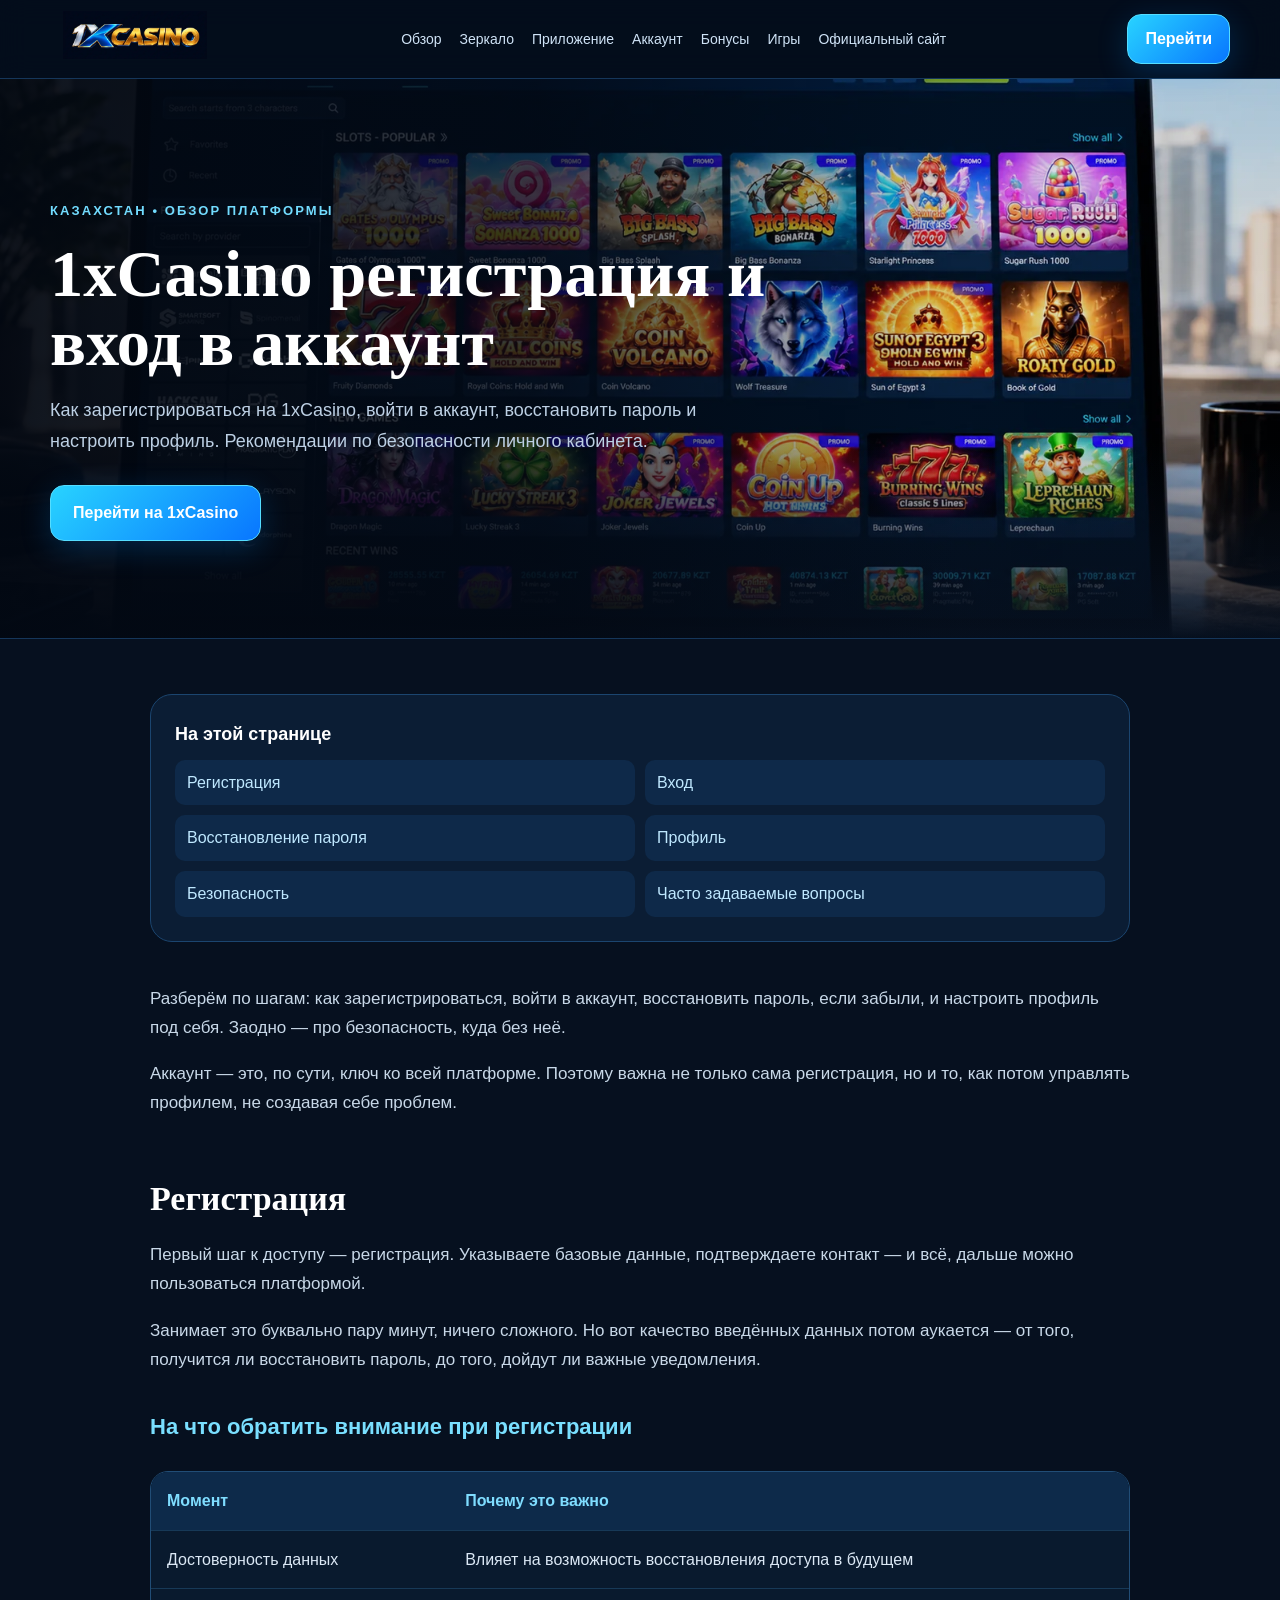
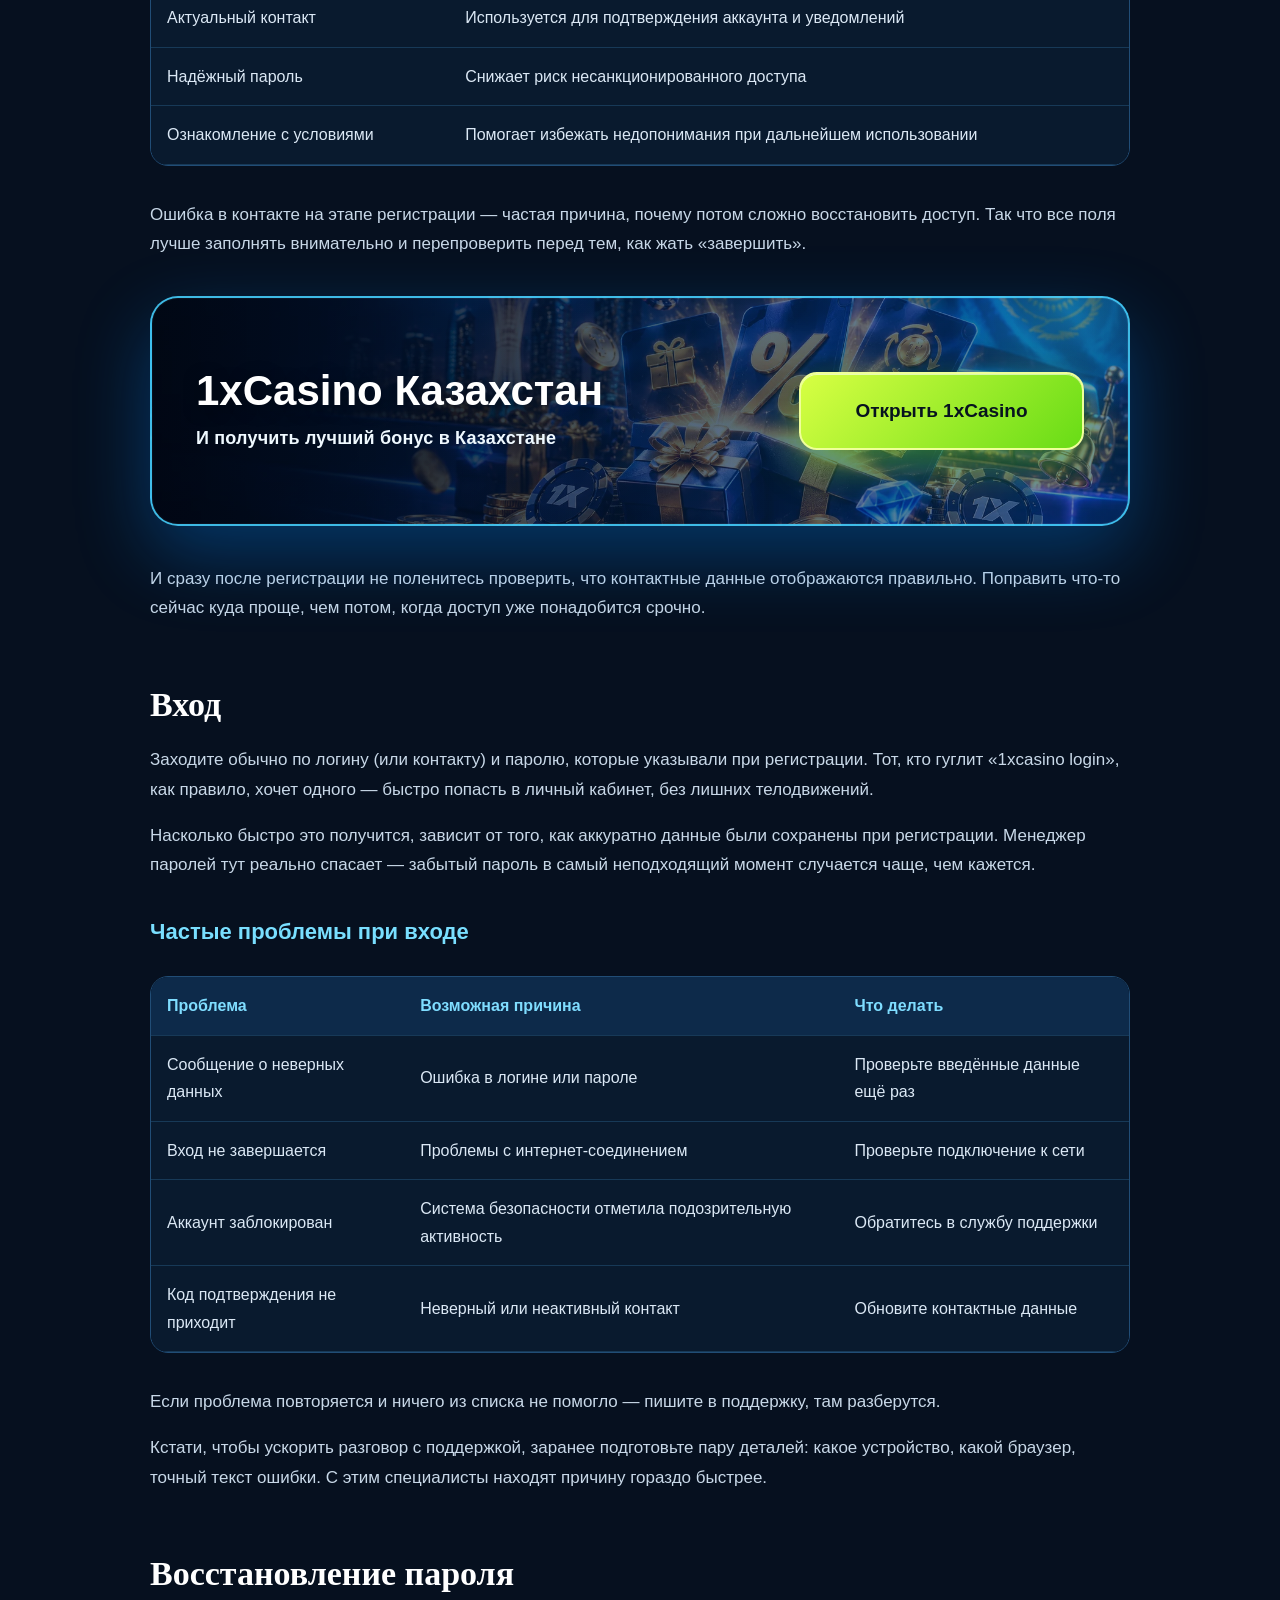
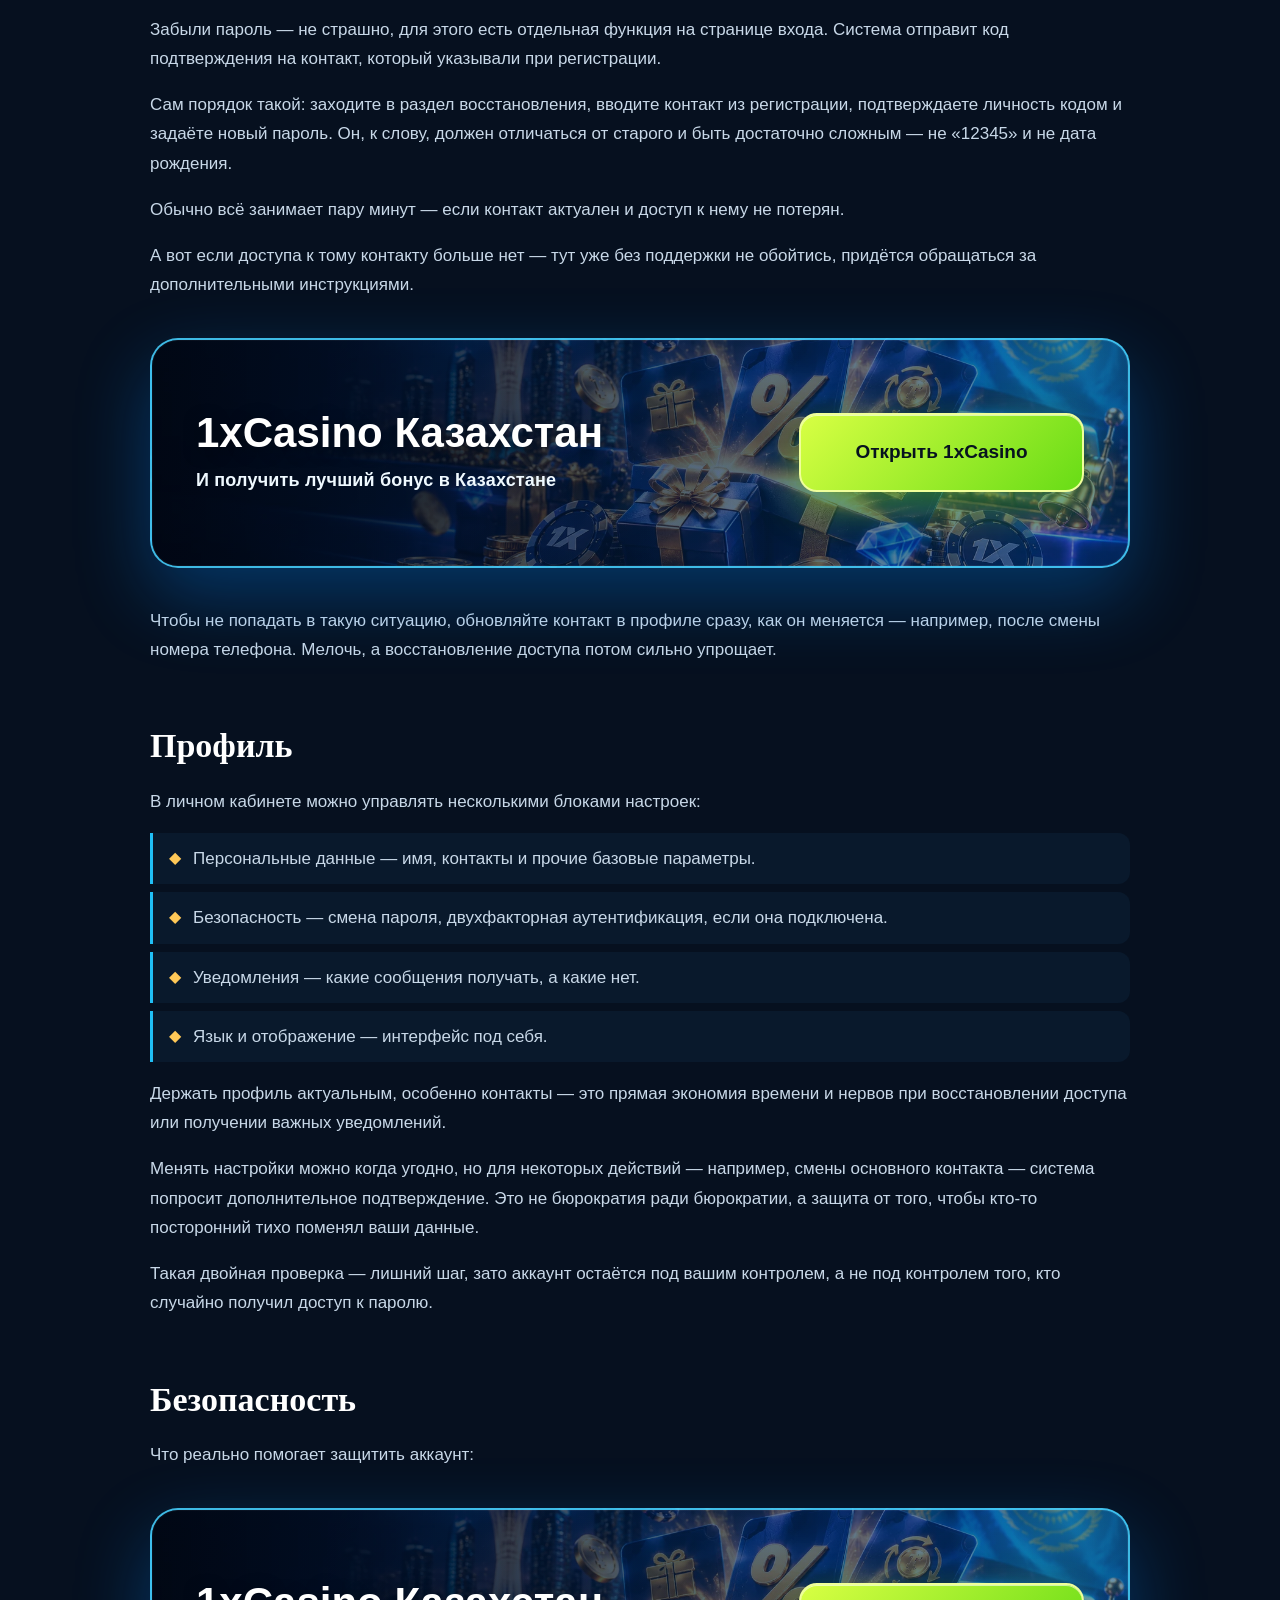
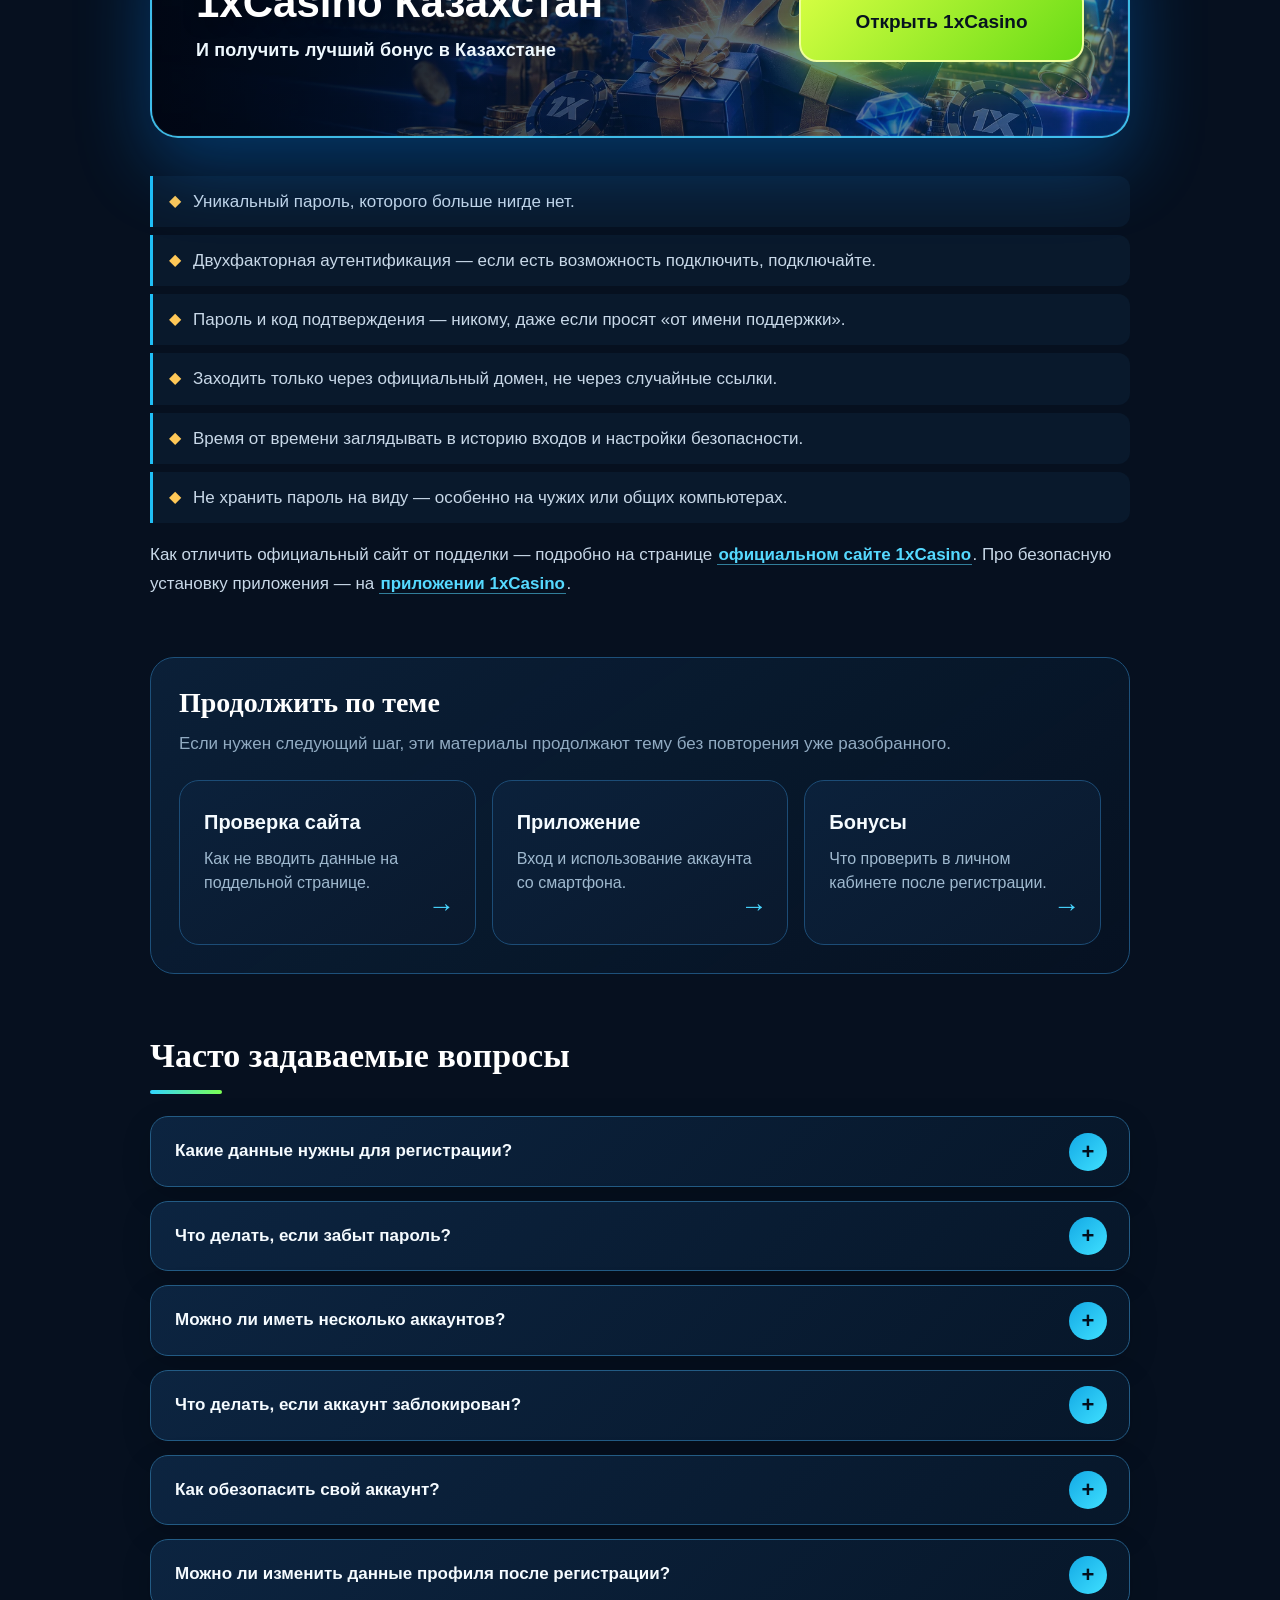
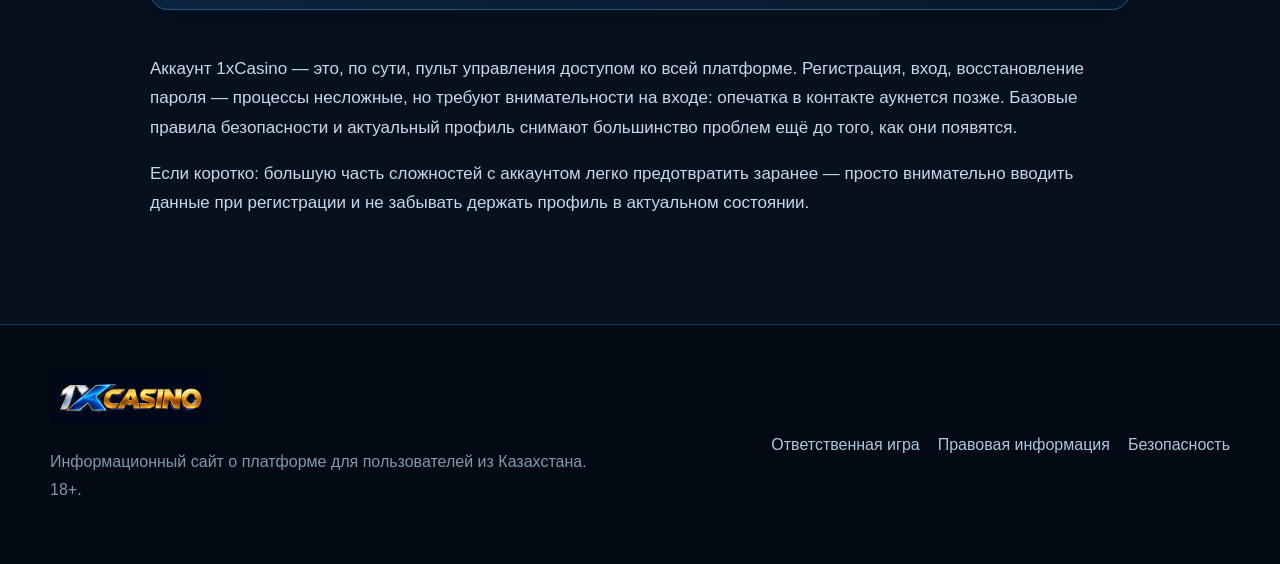
==== commit bacab959: "Update2" ====
--- a/account/index.html
+++ b/account/index.html
@@ -1,6 +1,7 @@
 <!DOCTYPE html>
-<html lang="ru-KZ"><head><meta charset="utf-8"/><meta content="width=device-width,initial-scale=1" name="viewport"/><meta content="qPjzmNS5wtSIZxsysPpZDetYylLWmhqcypf41-nfnxM" name="google-site-verification"><title>1xCasino регистрация и вход — как создать аккаунт и войти</title><meta content="Как зарегистрироваться на 1xCasino, войти в аккаунт, восстановить пароль и настроить профиль. Рекомендации по безопасности личного кабинета." name="description"/><link href="https://temirtau.org/account/" rel="canonical"/><meta content="index,follow" name="robots"/><meta content="1xCasino регистрация и вход — как создать аккаунт и войти" property="og:title"/><meta content="Как зарегистрироваться на 1xCasino, войти в аккаунт, восстановить пароль и настроить профиль. Рекомендации по безопасности личного кабинета." property="og:description"/><meta content="https://temirtau.org/account/" property="og:url"/><meta content="website" property="og:type"/><meta content="https://temirtau.org/assets/img/lobby.webp" property="og:image"/><meta content="summary_large_image" name="twitter:card"/><link href="/favicon.png" rel="icon"/><link href="/assets/css/site-v3.css" rel="stylesheet"/></meta></head><body>
+
+<html lang="ru-KZ"><head><meta charset="utf-8"/><meta content="width=device-width,initial-scale=1" name="viewport"/><meta content="qPjzmNS5wtSIZxsysPpZDetYylLWmhqcypf41-nfnxM" name="google-site-verification"/><title>1xCasino регистрация и вход — как создать аккаунт и войти</title><meta content="Как зарегистрироваться на 1xCasino, войти в аккаунт, восстановить пароль и настроить профиль. Рекомендации по безопасности личного кабинета." name="description"><link href="https://temirtau.org/account/" rel="canonical"/><meta content="index,follow" name="robots"/><meta content="1xCasino регистрация и вход — как создать аккаунт и войти" property="og:title"/><meta content="Как зарегистрироваться на 1xCasino, войти в аккаунт, восстановить пароль и настроить профиль. Рекомендации по безопасности личного кабинета." property="og:description"/><meta content="https://temirtau.org/account/" property="og:url"/><meta content="website" property="og:type"/><meta content="https://temirtau.org/assets/img/lobby.webp" property="og:image"/><meta content="summary_large_image" name="twitter:card"/><link href="/favicon.png" rel="icon"/><link href="/assets/css/site-v4.css" rel="stylesheet"/></meta></head><body>
 <header><div class="shell head"><a class="logo" href="/"><img alt="1xCasino Казахстан" src="/assets/img/logo.webp"/></a><nav class="desktop"><a href="/">Обзор</a><a href="/mirror/">Зеркало</a><a href="/app/">Приложение</a><a href="/account/">Аккаунт</a><a href="/bonuses/">Бонусы</a><a href="/games/">Игры</a><a href="/official-site/">Официальный сайт</a></nav><a class="cta small" href="/go/">Перейти</a><button aria-expanded="false" aria-label="Меню" class="menu">☰</button></div><nav class="mobile-nav"><a href="/">Обзор</a><a href="/mirror/">Зеркало</a><a href="/app/">Приложение</a><a href="/account/">Аккаунт</a><a href="/bonuses/">Бонусы</a><a href="/games/">Игры</a><a href="/official-site/">Официальный сайт</a><a class="cta" href="/go/">Открыть 1xCasino</a></nav></header>
 <main><section class="hero"><img alt="1xCasino регистрация и вход в аккаунт" src="/assets/img/lobby.webp"/><div class="hero-shade"></div><div class="shell hero-copy"><span class="eyebrow">КАЗАХСТАН • ОБЗОР ПЛАТФОРМЫ</span><h1>1xCasino регистрация и вход в аккаунт</h1><p>Как зарегистрироваться на 1xCasino, войти в аккаунт, восстановить пароль и настроить профиль. Рекомендации по безопасности личного кабинета.</p><a class="cta hero-btn" href="/go/">Перейти на 1xCasino</a></div></section>
-<section class="shell article"><nav class="toc"><b>На этой странице</b><a href="#регистрация">Регистрация</a><a href="#вход">Вход</a><a href="#восстановление-пароля">Восстановление пароля</a><a href="#профиль">Профиль</a><a href="#безопасность">Безопасность</a><a href="#часто-задаваемые-вопросы">Часто задаваемые вопросы</a></nav><p>Разберём по шагам: как зарегистрироваться, войти в аккаунт, восстановить пароль, если забыли, и настроить профиль под себя. Заодно — про безопасность, куда без неё.</p><p>Аккаунт — это, по сути, ключ ко всей платформе. Поэтому важна не только сама регистрация, но и то, как потом управлять профилем, не создавая себе проблем.</p><h2 id="регистрация">Регистрация</h2><p>Первый шаг к доступу — регистрация. Указываете базовые данные, подтверждаете контакт — и всё, дальше можно пользоваться платформой.</p><p>Занимает это буквально пару минут, ничего сложного. Но вот качество введённых данных потом аукается — от того, получится ли восстановить пароль, до того, дойдут ли важные уведомления.</p><h3>На что обратить внимание при регистрации</h3><div class="table-wrap"><table><tr><th>Момент</th><th>Почему это важно</th></tr><tr><td>Достоверность данных</td><td>Влияет на возможность восстановления доступа в будущем</td></tr><tr><td>Актуальный контакт</td><td>Используется для подтверждения аккаунта и уведомлений</td></tr><tr><td>Надёжный пароль</td><td>Снижает риск несанкционированного доступа</td></tr><tr><td>Ознакомление с условиями</td><td>Помогает избежать недопонимания при дальнейшем использовании</td></tr></table></div><p>Ошибка в контакте на этапе регистрации — частая причина, почему потом сложно восстановить доступ. Так что все поля лучше заполнять внимательно и перепроверить перед тем, как жать «завершить».</p><aside class="promo"><div><strong>1xCasino Казахстан</strong><span>Перейти к платформе и проверить актуальные условия</span></div><a class="cta" href="/go/">Открыть 1xCasino</a></aside><p>И сразу после регистрации не поленитесь проверить, что контактные данные отображаются правильно. Поправить что-то сейчас куда проще, чем потом, когда доступ уже понадобится срочно.</p><h2 id="вход">Вход</h2><p>Заходите обычно по логину (или контакту) и паролю, которые указывали при регистрации. Тот, кто гуглит «1xcasino login», как правило, хочет одного — быстро попасть в личный кабинет, без лишних телодвижений.</p><p>Насколько быстро это получится, зависит от того, как аккуратно данные были сохранены при регистрации. Менеджер паролей тут реально спасает — забытый пароль в самый неподходящий момент случается чаще, чем кажется.</p><h3>Частые проблемы при входе</h3><div class="table-wrap"><table><tr><th>Проблема</th><th>Возможная причина</th><th>Что делать</th></tr><tr><td>Сообщение о неверных данных</td><td>Ошибка в логине или пароле</td><td>Проверьте введённые данные ещё раз</td></tr><tr><td>Вход не завершается</td><td>Проблемы с интернет-соединением</td><td>Проверьте подключение к сети</td></tr><tr><td>Аккаунт заблокирован</td><td>Система безопасности отметила подозрительную активность</td><td>Обратитесь в службу поддержки</td></tr><tr><td>Код подтверждения не приходит</td><td>Неверный или неактивный контакт</td><td>Обновите контактные данные</td></tr></table></div><p>Если проблема повторяется и ничего из списка не помогло — пишите в поддержку, там разберутся.</p><p>Кстати, чтобы ускорить разговор с поддержкой, заранее подготовьте пару деталей: какое устройство, какой браузер, точный текст ошибки. С этим специалисты находят причину гораздо быстрее.</p><h2 id="восстановление-пароля">Восстановление пароля</h2><p>Забыли пароль — не страшно, для этого есть отдельная функция на странице входа. Система отправит код подтверждения на контакт, который указывали при регистрации.</p><p>Сам порядок такой: заходите в раздел восстановления, вводите контакт из регистрации, подтверждаете личность кодом и задаёте новый пароль. Он, к слову, должен отличаться от старого и быть достаточно сложным — не «12345» и не дата рождения.</p><p>Обычно всё занимает пару минут — если контакт актуален и доступ к нему не потерян.</p><p>А вот если доступа к тому контакту больше нет — тут уже без поддержки не обойтись, придётся обращаться за дополнительными инструкциями.</p><aside class="promo"><div><strong>1xCasino Казахстан</strong><span>Перейти к платформе и проверить актуальные условия</span></div><a class="cta" href="/go/">Открыть 1xCasino</a></aside><p>Чтобы не попадать в такую ситуацию, обновляйте контакт в профиле сразу, как он меняется — например, после смены номера телефона. Мелочь, а восстановление доступа потом сильно упрощает.</p><h2 id="профиль">Профиль</h2><p>В личном кабинете можно управлять несколькими блоками настроек:</p><div class="list-row"><span>◆</span><p>Персональные данные — имя, контакты и прочие базовые параметры.</p></div><div class="list-row"><span>◆</span><p>Безопасность — смена пароля, двухфакторная аутентификация, если она подключена.</p></div><div class="list-row"><span>◆</span><p>Уведомления — какие сообщения получать, а какие нет.</p></div><div class="list-row"><span>◆</span><p>Язык и отображение — интерфейс под себя.</p></div><p>Держать профиль актуальным, особенно контакты — это прямая экономия времени и нервов при восстановлении доступа или получении важных уведомлений.</p><p>Менять настройки можно когда угодно, но для некоторых действий — например, смены основного контакта — система попросит дополнительное подтверждение. Это не бюрократия ради бюрократии, а защита от того, чтобы кто-то посторонний тихо поменял ваши данные.</p><p>Такая двойная проверка — лишний шаг, зато аккаунт остаётся под вашим контролем, а не под контролем того, кто случайно получил доступ к паролю.</p><h2 id="безопасность">Безопасность</h2><p>Что реально помогает защитить аккаунт:</p><aside class="promo"><div><strong>1xCasino Казахстан</strong><span>Перейти к платформе и проверить актуальные условия</span></div><a class="cta" href="/go/">Открыть 1xCasino</a></aside><div class="list-row"><span>◆</span><p>Уникальный пароль, которого больше нигде нет.</p></div><div class="list-row"><span>◆</span><p>Двухфакторная аутентификация — если есть возможность подключить, подключайте.</p></div><div class="list-row"><span>◆</span><p>Пароль и код подтверждения — никому, даже если просят «от имени поддержки».</p></div><div class="list-row"><span>◆</span><p>Заходить только через официальный домен, не через случайные ссылки.</p></div><div class="list-row"><span>◆</span><p>Время от времени заглядывать в историю входов и настройки безопасности.</p></div><div class="list-row"><span>◆</span><p>Не хранить пароль на виду — особенно на чужих или общих компьютерах.</p></div><p>Как отличить официальный сайт от подделки — подробно на странице <a class="inline-link" href="/official-site/">проверке официального сайта</a>. Про безопасную установку приложения — на <a class="inline-link" href="/app/">приложении 1xCasino</a>.</p><section class="related"><h2>Продолжить по теме</h2><p>Если нужен следующий шаг, эти материалы продолжают тему без повторения уже разобранного.</p><div class="related-grid"><a class="related-card" href="/official-site/"><strong>Проверка сайта</strong><span>Как не вводить данные на поддельной странице.</span></a><a class="related-card" href="/app/"><strong>Приложение</strong><span>Вход и использование аккаунта со смартфона.</span></a><a class="related-card" href="/bonuses/"><strong>Бонусы</strong><span>Что проверить в личном кабинете после регистрации.</span></a></div></section><h2 id="часто-задаваемые-вопросы">Часто задаваемые вопросы</h2><div class="faq-grid"><details class="faq-item"><summary>Какие данные нужны для регистрации?</summary><div class="faq-answer"><p>Базовые персональные данные плюс актуальный контакт для подтверждения аккаунта.</p></div></details><details class="faq-item"><summary>Что делать, если забыт пароль?</summary><div class="faq-answer"><p>Восстановить через функцию на странице входа — код придёт на контакт из регистрации.</p></div></details><details class="faq-item"><summary>Можно ли иметь несколько аккаунтов?</summary><div class="faq-answer"><p>Обычно правила платформ разрешают только один аккаунт на человека.</p></div></details><details class="faq-item"><summary>Что делать, если аккаунт заблокирован?</summary><div class="faq-answer"><p>Написать в поддержку — там объяснят причину и подскажут, что делать дальше.</p></div></details><details class="faq-item"><summary>Как обезопасить свой аккаунт?</summary><div class="faq-answer"><p>Надёжный пароль, двухфакторка и вход строго через официальный сайт — этого обычно достаточно.</p></div></details><details class="faq-item"><summary>Можно ли изменить данные профиля после регистрации?</summary><div class="faq-answer"><p>Да, почти всё можно поправить в личном кабинете в любой момент.</p></div></details></div><p>Аккаунт 1xCasino — это, по сути, пульт управления доступом ко всей платформе. Регистрация, вход, восстановление пароля — процессы несложные, но требуют внимательности на входе: опечатка в контакте аукнется позже. Базовые правила безопасности и актуальный профиль снимают большинство проблем ещё до того, как они появятся.</p><p>Если коротко: большую часть сложностей с аккаунтом легко предотвратить заранее — просто внимательно вводить данные при регистрации и не забывать держать профиль в актуальном состоянии.</p></section></main>
+<section class="shell article"><nav class="toc"><b>На этой странице</b><a href="#регистрация">Регистрация</a><a href="#вход">Вход</a><a href="#восстановление-пароля">Восстановление пароля</a><a href="#профиль">Профиль</a><a href="#безопасность">Безопасность</a><a href="#часто-задаваемые-вопросы">Часто задаваемые вопросы</a></nav><p>Разберём по шагам: как зарегистрироваться, войти в аккаунт, восстановить пароль, если забыли, и настроить профиль под себя. Заодно — про безопасность, куда без неё.</p><p>Аккаунт — это, по сути, ключ ко всей платформе. Поэтому важна не только сама регистрация, но и то, как потом управлять профилем, не создавая себе проблем.</p><h2 id="регистрация">Регистрация</h2><p>Первый шаг к доступу — регистрация. Указываете базовые данные, подтверждаете контакт — и всё, дальше можно пользоваться платформой.</p><p>Занимает это буквально пару минут, ничего сложного. Но вот качество введённых данных потом аукается — от того, получится ли восстановить пароль, до того, дойдут ли важные уведомления.</p><h3>На что обратить внимание при регистрации</h3><div class="table-wrap"><table><tr><th>Момент</th><th>Почему это важно</th></tr><tr><td>Достоверность данных</td><td>Влияет на возможность восстановления доступа в будущем</td></tr><tr><td>Актуальный контакт</td><td>Используется для подтверждения аккаунта и уведомлений</td></tr><tr><td>Надёжный пароль</td><td>Снижает риск несанкционированного доступа</td></tr><tr><td>Ознакомление с условиями</td><td>Помогает избежать недопонимания при дальнейшем использовании</td></tr></table></div><p>Ошибка в контакте на этапе регистрации — частая причина, почему потом сложно восстановить доступ. Так что все поля лучше заполнять внимательно и перепроверить перед тем, как жать «завершить».</p><aside class="promo"><div><strong>1xCasino Казахстан</strong><span>И получить лучший бонус в Казахстане</span></div><a class="cta" href="/go/">Открыть 1xCasino</a></aside><p>И сразу после регистрации не поленитесь проверить, что контактные данные отображаются правильно. Поправить что-то сейчас куда проще, чем потом, когда доступ уже понадобится срочно.</p><h2 id="вход">Вход</h2><p>Заходите обычно по логину (или контакту) и паролю, которые указывали при регистрации. Тот, кто гуглит «1xcasino login», как правило, хочет одного — быстро попасть в личный кабинет, без лишних телодвижений.</p><p>Насколько быстро это получится, зависит от того, как аккуратно данные были сохранены при регистрации. Менеджер паролей тут реально спасает — забытый пароль в самый неподходящий момент случается чаще, чем кажется.</p><h3>Частые проблемы при входе</h3><div class="table-wrap"><table><tr><th>Проблема</th><th>Возможная причина</th><th>Что делать</th></tr><tr><td>Сообщение о неверных данных</td><td>Ошибка в логине или пароле</td><td>Проверьте введённые данные ещё раз</td></tr><tr><td>Вход не завершается</td><td>Проблемы с интернет-соединением</td><td>Проверьте подключение к сети</td></tr><tr><td>Аккаунт заблокирован</td><td>Система безопасности отметила подозрительную активность</td><td>Обратитесь в службу поддержки</td></tr><tr><td>Код подтверждения не приходит</td><td>Неверный или неактивный контакт</td><td>Обновите контактные данные</td></tr></table></div><p>Если проблема повторяется и ничего из списка не помогло — пишите в поддержку, там разберутся.</p><p>Кстати, чтобы ускорить разговор с поддержкой, заранее подготовьте пару деталей: какое устройство, какой браузер, точный текст ошибки. С этим специалисты находят причину гораздо быстрее.</p><h2 id="восстановление-пароля">Восстановление пароля</h2><p>Забыли пароль — не страшно, для этого есть отдельная функция на странице входа. Система отправит код подтверждения на контакт, который указывали при регистрации.</p><p>Сам порядок такой: заходите в раздел восстановления, вводите контакт из регистрации, подтверждаете личность кодом и задаёте новый пароль. Он, к слову, должен отличаться от старого и быть достаточно сложным — не «12345» и не дата рождения.</p><p>Обычно всё занимает пару минут — если контакт актуален и доступ к нему не потерян.</p><p>А вот если доступа к тому контакту больше нет — тут уже без поддержки не обойтись, придётся обращаться за дополнительными инструкциями.</p><aside class="promo"><div><strong>1xCasino Казахстан</strong><span>И получить лучший бонус в Казахстане</span></div><a class="cta" href="/go/">Открыть 1xCasino</a></aside><p>Чтобы не попадать в такую ситуацию, обновляйте контакт в профиле сразу, как он меняется — например, после смены номера телефона. Мелочь, а восстановление доступа потом сильно упрощает.</p><h2 id="профиль">Профиль</h2><p>В личном кабинете можно управлять несколькими блоками настроек:</p><div class="list-row"><span>◆</span><p>Персональные данные — имя, контакты и прочие базовые параметры.</p></div><div class="list-row"><span>◆</span><p>Безопасность — смена пароля, двухфакторная аутентификация, если она подключена.</p></div><div class="list-row"><span>◆</span><p>Уведомления — какие сообщения получать, а какие нет.</p></div><div class="list-row"><span>◆</span><p>Язык и отображение — интерфейс под себя.</p></div><p>Держать профиль актуальным, особенно контакты — это прямая экономия времени и нервов при восстановлении доступа или получении важных уведомлений.</p><p>Менять настройки можно когда угодно, но для некоторых действий — например, смены основного контакта — система попросит дополнительное подтверждение. Это не бюрократия ради бюрократии, а защита от того, чтобы кто-то посторонний тихо поменял ваши данные.</p><p>Такая двойная проверка — лишний шаг, зато аккаунт остаётся под вашим контролем, а не под контролем того, кто случайно получил доступ к паролю.</p><h2 id="безопасность">Безопасность</h2><p>Что реально помогает защитить аккаунт:</p><aside class="promo"><div><strong>1xCasino Казахстан</strong><span>И получить лучший бонус в Казахстане</span></div><a class="cta" href="/go/">Открыть 1xCasino</a></aside><div class="list-row"><span>◆</span><p>Уникальный пароль, которого больше нигде нет.</p></div><div class="list-row"><span>◆</span><p>Двухфакторная аутентификация — если есть возможность подключить, подключайте.</p></div><div class="list-row"><span>◆</span><p>Пароль и код подтверждения — никому, даже если просят «от имени поддержки».</p></div><div class="list-row"><span>◆</span><p>Заходить только через официальный домен, не через случайные ссылки.</p></div><div class="list-row"><span>◆</span><p>Время от времени заглядывать в историю входов и настройки безопасности.</p></div><div class="list-row"><span>◆</span><p>Не хранить пароль на виду — особенно на чужих или общих компьютерах.</p></div><p>Как отличить официальный сайт от подделки — подробно на странице <a class="inline-link" href="/official-site/">официальном сайте 1xCasino</a>. Про безопасную установку приложения — на <a class="inline-link" href="/app/">приложении 1xCasino</a>.</p><section class="related"><h2>Продолжить по теме</h2><p>Если нужен следующий шаг, эти материалы продолжают тему без повторения уже разобранного.</p><div class="related-grid"><a class="related-card" href="/official-site/"><strong>Проверка сайта</strong><span>Как не вводить данные на поддельной странице.</span></a><a class="related-card" href="/app/"><strong>Приложение</strong><span>Вход и использование аккаунта со смартфона.</span></a><a class="related-card" href="/bonuses/"><strong>Бонусы</strong><span>Что проверить в личном кабинете после регистрации.</span></a></div></section><h2 class="faq-title" id="часто-задаваемые-вопросы">Часто задаваемые вопросы</h2><div class="faq-grid"><details class="faq-item"><summary>Какие данные нужны для регистрации?</summary><div class="faq-answer"><p>Базовые персональные данные плюс актуальный контакт для подтверждения аккаунта.</p></div></details><details class="faq-item"><summary>Что делать, если забыт пароль?</summary><div class="faq-answer"><p>Восстановить через функцию на странице входа — код придёт на контакт из регистрации.</p></div></details><details class="faq-item"><summary>Можно ли иметь несколько аккаунтов?</summary><div class="faq-answer"><p>Обычно правила платформ разрешают только один аккаунт на человека.</p></div></details><details class="faq-item"><summary>Что делать, если аккаунт заблокирован?</summary><div class="faq-answer"><p>Написать в поддержку — там объяснят причину и подскажут, что делать дальше.</p></div></details><details class="faq-item"><summary>Как обезопасить свой аккаунт?</summary><div class="faq-answer"><p>Надёжный пароль, двухфакторка и вход строго через официальный сайт — этого обычно достаточно.</p></div></details><details class="faq-item"><summary>Можно ли изменить данные профиля после регистрации?</summary><div class="faq-answer"><p>Да, почти всё можно поправить в личном кабинете в любой момент.</p></div></details></div><p>Аккаунт 1xCasino — это, по сути, пульт управления доступом ко всей платформе. Регистрация, вход, восстановление пароля — процессы несложные, но требуют внимательности на входе: опечатка в контакте аукнется позже. Базовые правила безопасности и актуальный профиль снимают большинство проблем ещё до того, как они появятся.</p><p>Если коротко: большую часть сложностей с аккаунтом легко предотвратить заранее — просто внимательно вводить данные при регистрации и не забывать держать профиль в актуальном состоянии.</p></section></main>
 <footer><div class="shell foot"><div><img alt="1xCasino" class="foot-logo" src="/assets/img/logo.webp"/><p>Информационный сайт о платформе для пользователей из Казахстана. 18+.</p></div><div class="foot-links"><a href="/responsible-gaming/">Ответственная игра</a><a href="/legal/">Правовая информация</a><a href="/official-site/">Безопасность</a></div></div></footer><script src="/assets/js/site.js"></script></body></html>
--- a/assets/css/site-v4.css
+++ b/assets/css/site-v4.css
@@ -0,0 +1,22 @@
+*{box-sizing:border-box}html{scroll-behavior:smooth}body{margin:0;background:#06101f;color:#dbe8f5;font-family:"Trebuchet MS",Arial,sans-serif;line-height:1.72}.shell{width:min(1180px,calc(100% - 40px));margin:auto}a{color:#33c7ff;text-decoration:none}header{position:sticky;top:0;z-index:30;background:rgba(4,13,28,.94);backdrop-filter:blur(14px);border-bottom:1px solid #15365a}.head{height:78px;display:flex;align-items:center;gap:24px}.logo img{width:170px;max-height:48px;object-fit:contain}.desktop{display:flex;gap:18px;align-items:center;flex:1;justify-content:center}.desktop a{color:#cfe3f6;font-size:14px}.cta{display:inline-flex;align-items:center;justify-content:center;background:linear-gradient(135deg,#28d3ff,#0876ff);color:white!important;border:1px solid #55ddff;border-radius:14px;padding:13px 22px;font-weight:800;box-shadow:0 8px 30px rgba(0,143,255,.22);transition:.2s}.cta:hover{transform:translateY(-2px);filter:brightness(1.08)}.cta.small{padding:10px 17px}.menu{display:none;background:#0d2542;color:white;border:1px solid #24507d;border-radius:12px;padding:9px 12px;font-size:22px}.mobile-nav{display:none}.hero{position:relative;min-height:560px;display:flex;align-items:end;overflow:hidden;border-bottom:1px solid #15365a}.hero>img{position:absolute;inset:0;width:100%;height:100%;object-fit:cover}.hero-shade{position:absolute;inset:0;background:linear-gradient(90deg,rgba(2,8,18,.95) 0%,rgba(2,8,18,.78) 42%,rgba(2,8,18,.12) 75%),linear-gradient(0deg,#06101f 0%,transparent 35%)}.hero-copy{position:relative;padding:90px 0 70px}.eyebrow{display:inline-block;color:#72dcff;font-size:13px;letter-spacing:.16em;font-weight:800}.hero h1{max-width:760px;font-family:Georgia,serif;font-size:clamp(38px,5.2vw,72px);line-height:1.03;margin:16px 0;color:white}.hero p{max-width:650px;font-size:18px;color:#bdd0e4}.hero-btn{margin-top:10px}.article{padding:55px 0 90px;max-width:980px}.toc{display:grid;grid-template-columns:repeat(2,minmax(0,1fr));gap:10px;background:#0b1d34;border:1px solid #1b456f;border-radius:22px;padding:24px;margin-bottom:42px}.toc b{grid-column:1/-1;color:white;font-size:18px}.toc a{background:#0e2949;border-radius:10px;padding:9px 12px;color:#bfe8ff}.article h2{font-family:Georgia,serif;color:white;font-size:34px;line-height:1.2;margin:62px 0 20px}.article h3{color:#79dfff;font-size:22px;margin:34px 0 14px}.article p{font-size:17px;color:#c8d8e8}.content-visual{margin:24px 0 32px}.content-visual img{width:100%;max-height:520px;object-fit:cover;border-radius:24px;border:1px solid #1c4f7c;box-shadow:0 20px 60px rgba(0,0,0,.25)}.table-wrap{overflow:auto;margin:25px 0 34px;border-radius:18px;border:1px solid #214d76}table{width:100%;border-collapse:collapse;min-width:650px;background:#091a2e}th,td{padding:15px 16px;text-align:left;border-bottom:1px solid #173957}th{background:#0d2a4a;color:#7fddff}.list-row{display:flex;gap:12px;align-items:flex-start;background:#09192c;border-left:3px solid #20bff6;padding:11px 16px;margin:8px 0;border-radius:0 12px 12px 0}.list-row span{color:#ffc857}.list-row p{margin:0}.promo{margin:38px 0;display:flex;gap:20px;align-items:center;justify-content:space-between;padding:25px 28px;background:linear-gradient(110deg,#0b2340,#102e50);border:1px solid #2b6698;border-radius:22px;box-shadow:inset 0 1px rgba(255,255,255,.04)}.promo div{display:flex;flex-direction:column}.promo strong{font-size:22px;color:white}.promo span{color:#a9c5dd}footer{border-top:1px solid #173958;background:#030a13;padding:45px 0}.foot{display:flex;justify-content:space-between;gap:40px}.foot-logo{width:160px}.foot p{max-width:560px;color:#7f98af}.foot-links{display:flex;gap:18px;flex-wrap:wrap;align-items:center}.foot-links a{color:#a9c7df}@media(max-width:900px){.desktop{display:none}.menu{display:block;margin-left:auto}.head>.cta.small{display:none}.mobile-nav.open{display:flex;flex-wrap:wrap;gap:12px;padding:15px 20px 22px;background:#071426;border-top:1px solid #163a5f}.mobile-nav a:not(.cta){color:#d8e9f8;padding:8px 4px}.hero{min-height:500px}.hero-shade{background:linear-gradient(0deg,rgba(2,8,18,.96) 0%,rgba(2,8,18,.55) 70%,rgba(2,8,18,.2))}.hero-copy{padding:180px 0 45px}.toc{grid-template-columns:1fr}.promo{align-items:flex-start;flex-direction:column}.foot{flex-direction:column}}@media(max-width:560px){.shell{width:min(100% - 28px,1180px)}.head{height:68px}.logo img{width:145px}.hero{min-height:560px}.hero h1{font-size:40px}.hero p{font-size:16px}.article{padding-top:35px}.article h2{font-size:29px;margin-top:50px}.article p{font-size:16px}.promo{padding:21px}.cta{width:100%}.content-visual img{border-radius:16px}.foot-links{flex-direction:column;align-items:flex-start}}
+/* conversion, FAQ and contextual navigation refresh */
+.inline-link{color:#63dcff;font-weight:700;text-decoration:underline;text-decoration-color:rgba(99,220,255,.35);text-underline-offset:3px}.inline-link:hover{color:#fff;text-decoration-color:#fff}
+.promo{position:relative;overflow:hidden;min-height:190px;padding:34px 36px;background:linear-gradient(100deg,rgba(4,18,42,.96),rgba(5,53,99,.90)),url('/assets/img/promos.webp') center/cover;border:1px solid rgba(71,210,255,.72);box-shadow:0 24px 65px rgba(0,116,255,.24),inset 0 1px rgba(255,255,255,.10)}
+.promo:before{content:"";position:absolute;width:240px;height:240px;border-radius:50%;right:-55px;top:-110px;background:radial-gradient(circle,rgba(52,215,255,.30),transparent 68%);pointer-events:none}.promo>div,.promo>.cta{position:relative;z-index:1}.promo strong{font-size:clamp(25px,3vw,34px);line-height:1.1}.promo span{font-size:17px;max-width:580px;margin-top:9px;color:#d6eaff}.promo .cta{min-width:245px;padding:18px 28px;font-size:17px;border-radius:16px;background:linear-gradient(135deg,#b9f227,#4fca18);border-color:#d9ff75;color:#07131f!important;box-shadow:0 14px 36px rgba(103,220,24,.30)}.promo .cta:hover{filter:brightness(1.08);box-shadow:0 18px 42px rgba(103,220,24,.42)}
+.faq-grid{display:grid;gap:12px;margin:20px 0 44px}.faq-item{background:linear-gradient(145deg,#0a1d34,#08172a);border:1px solid #1d4b76;border-radius:16px;overflow:hidden;transition:.2s}.faq-item[open]{border-color:#31c9ff;box-shadow:0 12px 35px rgba(0,128,210,.12)}.faq-item summary{cursor:pointer;list-style:none;position:relative;padding:19px 58px 19px 22px;color:#f5fbff;font-size:17px;font-weight:800}.faq-item summary::-webkit-details-marker{display:none}.faq-item summary:after{content:"+";position:absolute;right:20px;top:50%;transform:translateY(-50%);width:30px;height:30px;display:grid;place-items:center;border-radius:50%;background:#12385e;color:#66dcff;font-size:22px;line-height:1}.faq-item[open] summary:after{content:"−";background:#1b90c5;color:white}.faq-answer{padding:0 22px 18px;border-top:1px solid rgba(53,113,163,.35)}.faq-answer p{margin:14px 0 0;color:#bcd1e3}
+.related{margin:58px 0 44px;padding-top:6px}.related>h2{margin-bottom:10px}.related>p{margin-top:0;color:#91abc2}.related-grid{display:grid;grid-template-columns:repeat(3,1fr);gap:14px;margin-top:22px}.related-card{display:flex;flex-direction:column;gap:7px;min-height:150px;padding:22px;background:linear-gradient(145deg,#0b213b,#0a192d);border:1px solid #1c4c76;border-radius:18px;transition:.2s}.related-card strong{font-size:19px;color:#f5fbff}.related-card span{color:#9fb9cf;line-height:1.5}.related-card:hover{transform:translateY(-3px);border-color:#3bcfff;background:linear-gradient(145deg,#0d2a49,#0a1e35)}
+@media(max-width:760px){.related-grid{grid-template-columns:1fr}.promo{min-height:0;padding:28px 24px}.promo .cta{width:100%;min-width:0}.faq-item summary{font-size:16px;padding-left:18px}.faq-answer{padding-left:18px}}
+/* v3: unmistakable visual refresh */
+.promo{min-height:230px!important;padding:42px 44px!important;border:2px solid rgba(71,210,255,.88)!important;border-radius:28px!important;background:linear-gradient(100deg,rgba(1,12,34,.78),rgba(4,54,112,.56)),url('/assets/img/promos.webp') center/cover!important;box-shadow:0 28px 75px rgba(0,137,255,.32),0 0 0 1px rgba(255,255,255,.06) inset!important}
+.promo:after{content:"";position:absolute;inset:0;background:linear-gradient(90deg,rgba(0,0,0,.38),transparent 62%);pointer-events:none}.promo>div,.promo>.cta{z-index:2!important}.promo strong{font-size:clamp(29px,3.4vw,42px)!important;color:#fff!important;text-shadow:0 3px 18px rgba(0,0,0,.42)}.promo span{font-size:18px!important;color:#eff9ff!important}.promo .cta{min-width:285px!important;padding:21px 34px!important;font-size:19px!important;border-radius:18px!important;background:linear-gradient(135deg,#d8ff43,#68dc16)!important;border:2px solid #efff9a!important;box-shadow:0 16px 42px rgba(115,238,24,.42),inset 0 1px rgba(255,255,255,.6)!important}
+.faq-grid{gap:16px!important}.faq-item{border-radius:20px!important;border:1px solid #28658f!important;background:linear-gradient(135deg,#0d2744,#07182b)!important;box-shadow:0 10px 28px rgba(0,0,0,.14)}.faq-item summary{padding:23px 68px 23px 26px!important;font-size:18px!important}.faq-item summary:after{right:24px!important;width:36px!important;height:36px!important;background:linear-gradient(135deg,#0e83c8,#22c7ee)!important;color:#fff!important}.faq-item[open]{border-color:#5bdcff!important;box-shadow:0 18px 44px rgba(0,153,230,.18)!important}.faq-answer{padding:3px 26px 22px!important;background:rgba(3,14,28,.34)}
+.related{padding:28px!important;border:1px solid #1d507a;border-radius:24px;background:linear-gradient(145deg,rgba(12,35,61,.82),rgba(5,18,34,.72))}.related>h2{margin-top:0!important;font-size:28px!important}.related-grid{gap:16px!important}.related-card{min-height:165px!important;padding:24px!important;border-radius:20px!important;position:relative;overflow:hidden}.related-card:after{content:"→";position:absolute;right:20px;bottom:15px;font-size:27px;color:#48d6ff}.related-card strong{font-size:20px!important}.related-card:hover{transform:translateY(-5px)!important;box-shadow:0 16px 35px rgba(0,142,221,.18)}
+@media(max-width:760px){.promo{padding:30px 24px!important;min-height:0!important}.promo .cta{min-width:0!important}.related{padding:20px!important}.faq-item summary{padding:20px 58px 20px 20px!important}}
+
+
+/* v4: readable contextual links, full mobile visual, premium FAQ */
+.article p .inline-link{display:inline;padding:0 .08em;color:#55d9ff!important;font-weight:800;text-decoration:none!important;border-bottom:1px solid rgba(85,217,255,.55);transition:.18s}.article p .inline-link:hover{color:#fff!important;border-bottom-color:#fff}
+.mobile-showcase{display:grid;grid-template-columns:minmax(280px,420px) 1fr;align-items:center;gap:42px;margin:30px 0 46px;padding:32px;background:radial-gradient(circle at 18% 30%,rgba(38,155,255,.18),transparent 36%),linear-gradient(145deg,#0b2038,#071426);border:1px solid #23577f;border-radius:28px;box-shadow:0 24px 60px rgba(0,0,0,.22)}.mobile-showcase .mobile-full{display:block;width:100%;height:auto!important;max-height:none!important;object-fit:contain!important;border:0!important;border-radius:24px!important;box-shadow:0 18px 50px rgba(0,0,0,.35)!important}.mobile-copy{padding:12px 10px}.mobile-copy h3{margin:0 0 14px!important;font-family:Georgia,serif;color:#fff!important;font-size:30px!important}.mobile-copy p{margin:0;color:#bcd2e6!important;font-size:17px!important;line-height:1.75}
+.faq-title{margin-bottom:22px!important}.faq-title:after{content:"";display:block;width:72px;height:4px;margin-top:13px;border-radius:10px;background:linear-gradient(90deg,#31d5ff,#7cff54)}.faq-grid{gap:14px!important;margin-top:0!important}.faq-item{border:1px solid #235b84!important;border-radius:18px!important;background:linear-gradient(135deg,#0c2440,#07172a)!important;box-shadow:0 10px 30px rgba(0,0,0,.16)!important}.faq-item summary{padding:22px 70px 22px 24px!important;font-size:17px!important;line-height:1.45!important}.faq-item summary:after{content:"+"!important;right:22px!important;width:38px!important;height:38px!important;background:linear-gradient(135deg,#13a9e5,#3fe0ff)!important;color:#03101e!important;font-weight:900!important}.faq-item[open] summary:after{content:"−"!important;background:linear-gradient(135deg,#b8f43d,#69dc18)!important}.faq-answer{padding:0 24px 22px!important;background:rgba(2,11,22,.30)!important}.faq-answer p{padding-top:17px!important;margin-top:0!important;border-top:1px solid rgba(89,167,220,.22);line-height:1.75!important}
+.promo span{font-weight:700;letter-spacing:.01em}.promo .cta{white-space:nowrap}
+@media(max-width:760px){.mobile-showcase{grid-template-columns:1fr;padding:20px;gap:20px}.mobile-showcase .mobile-full{max-width:420px;margin:auto}.mobile-copy{padding:2px 2px 8px}.mobile-copy h3{font-size:26px!important}.faq-item summary{padding:19px 62px 19px 18px!important}.faq-answer{padding:0 18px 19px!important}.promo .cta{white-space:normal}}
